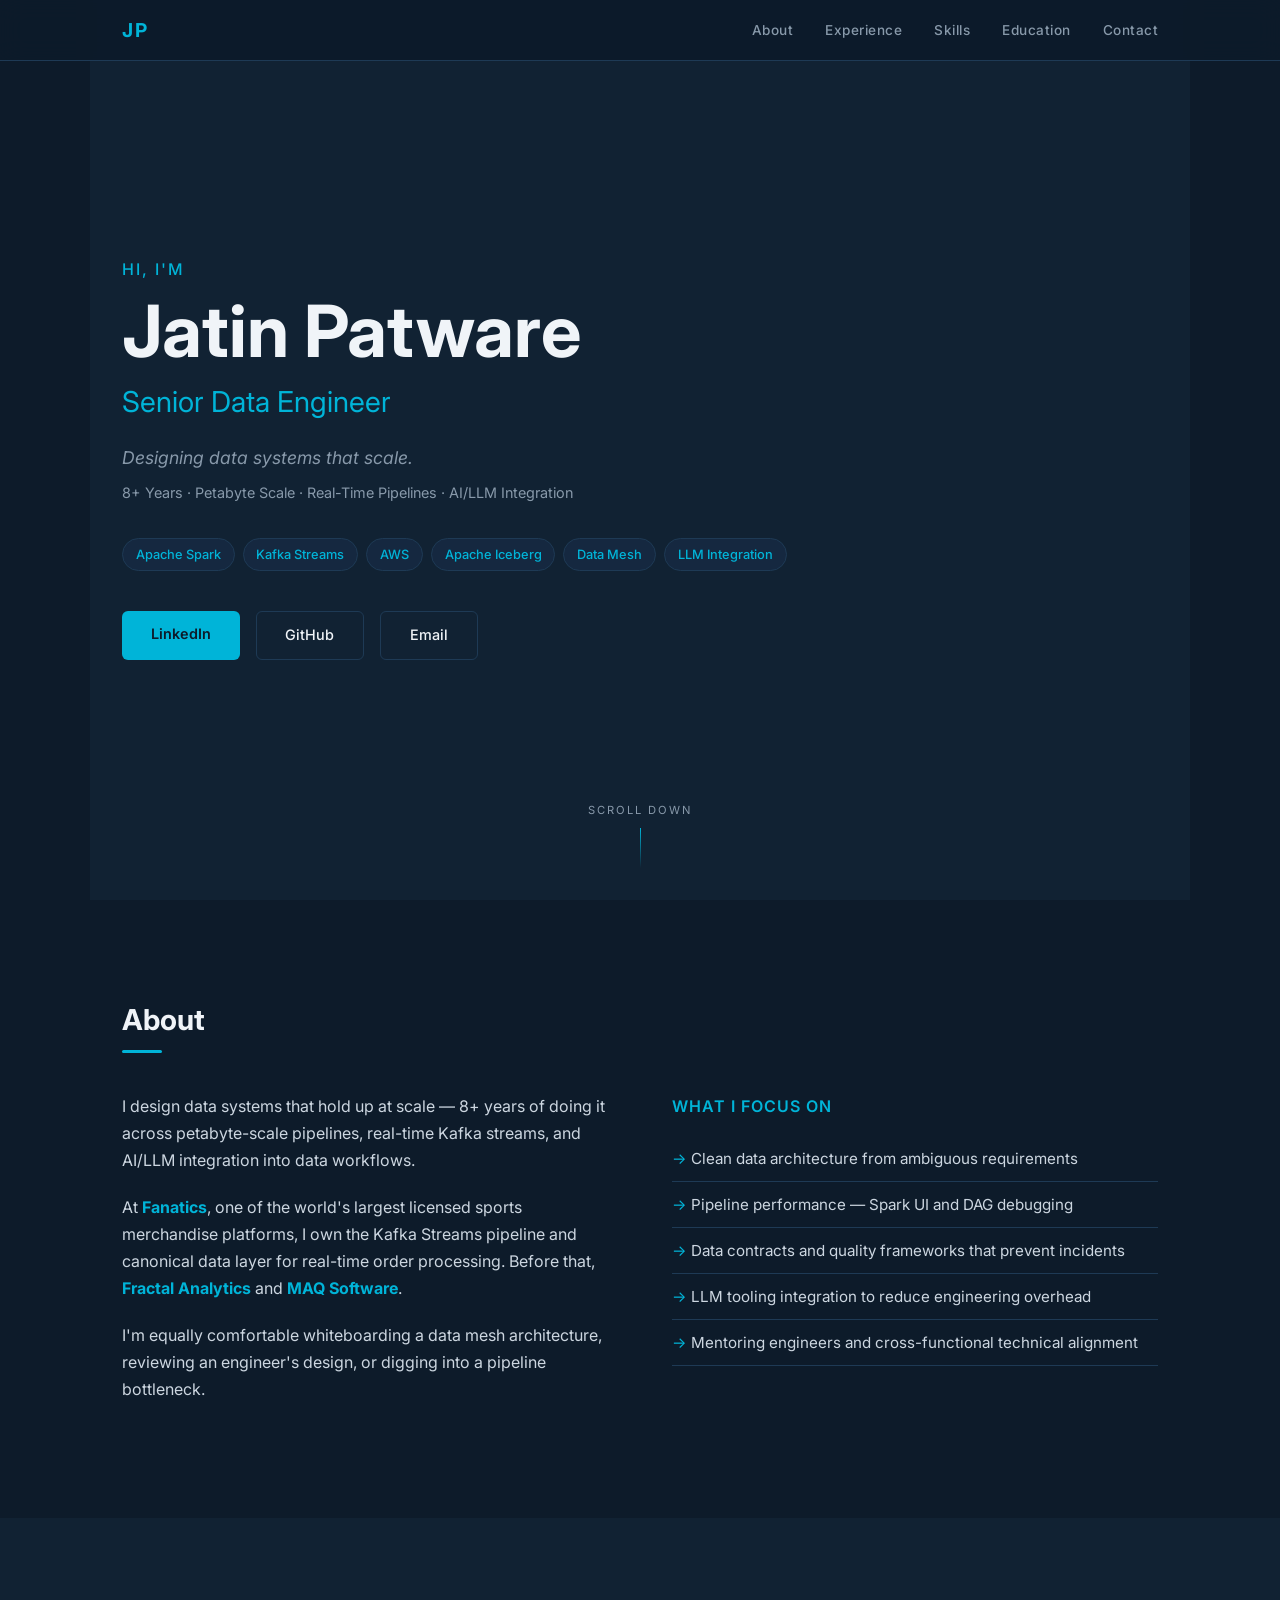
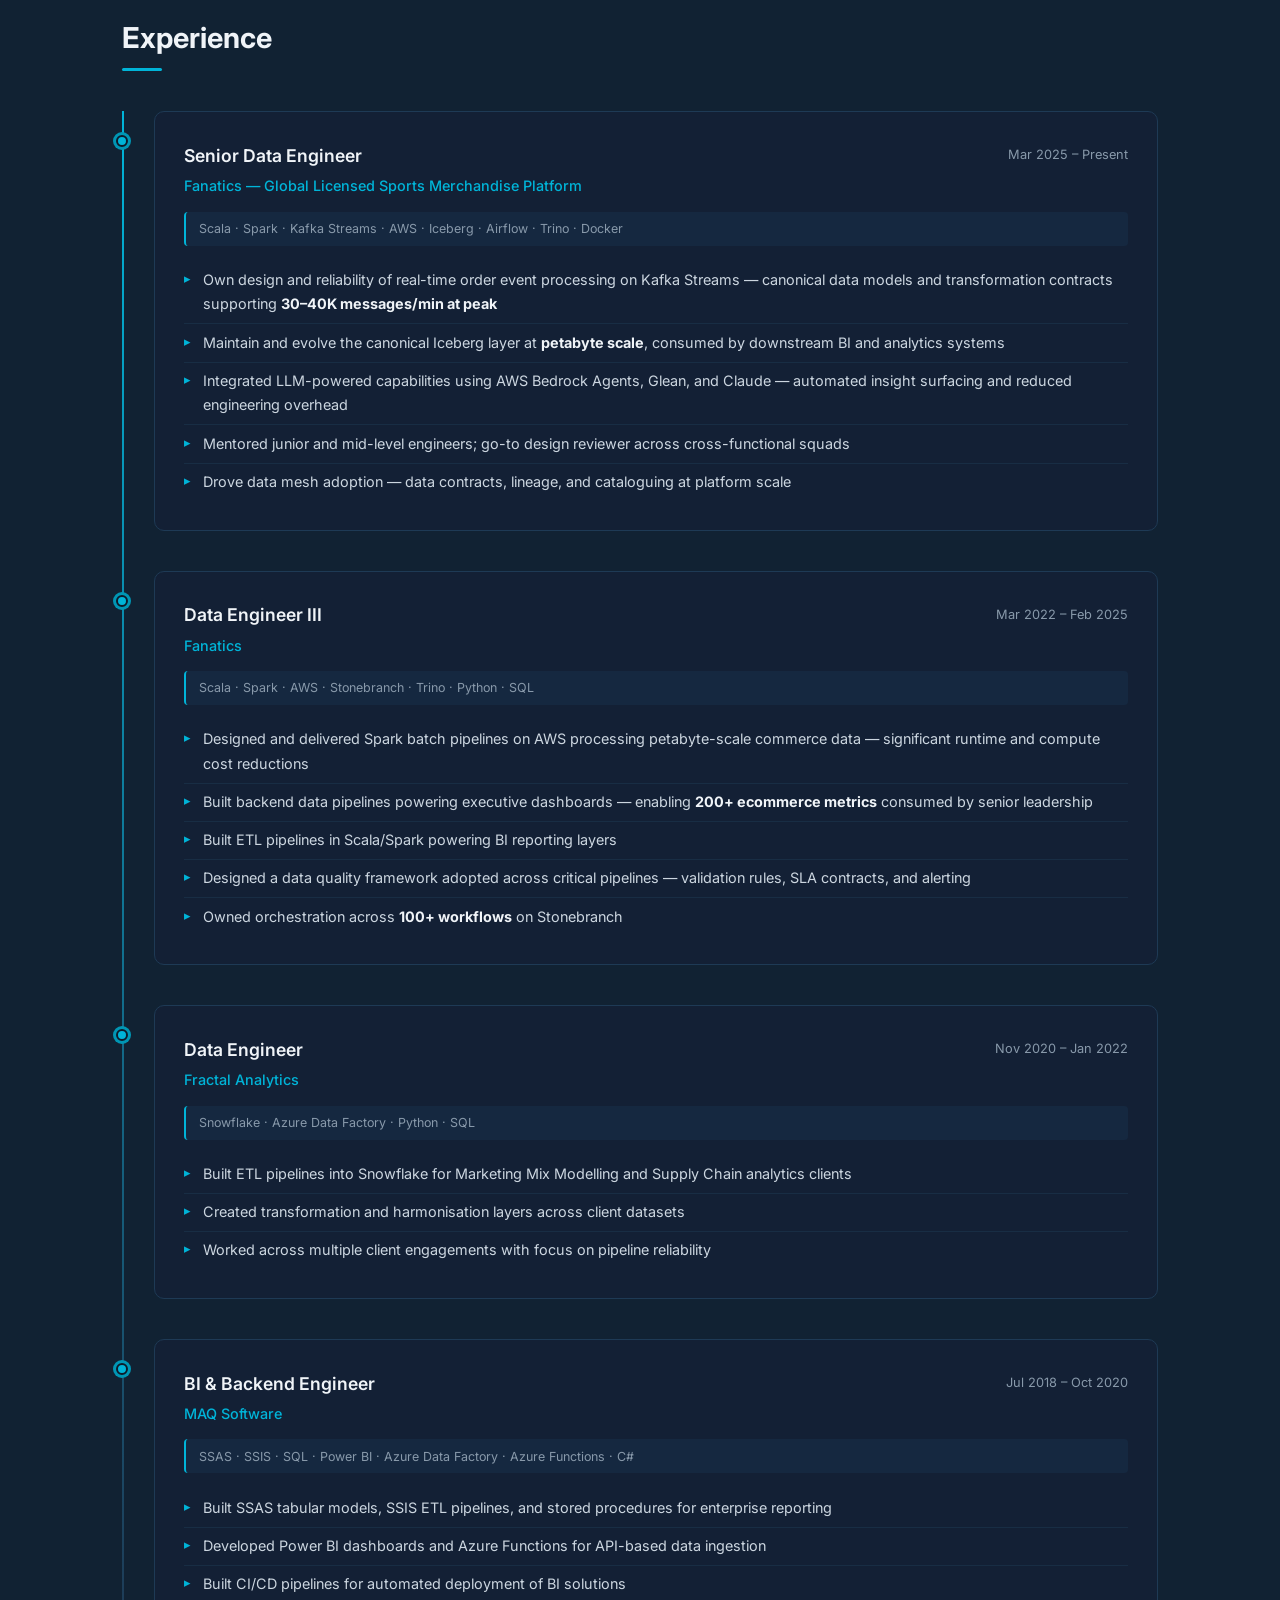
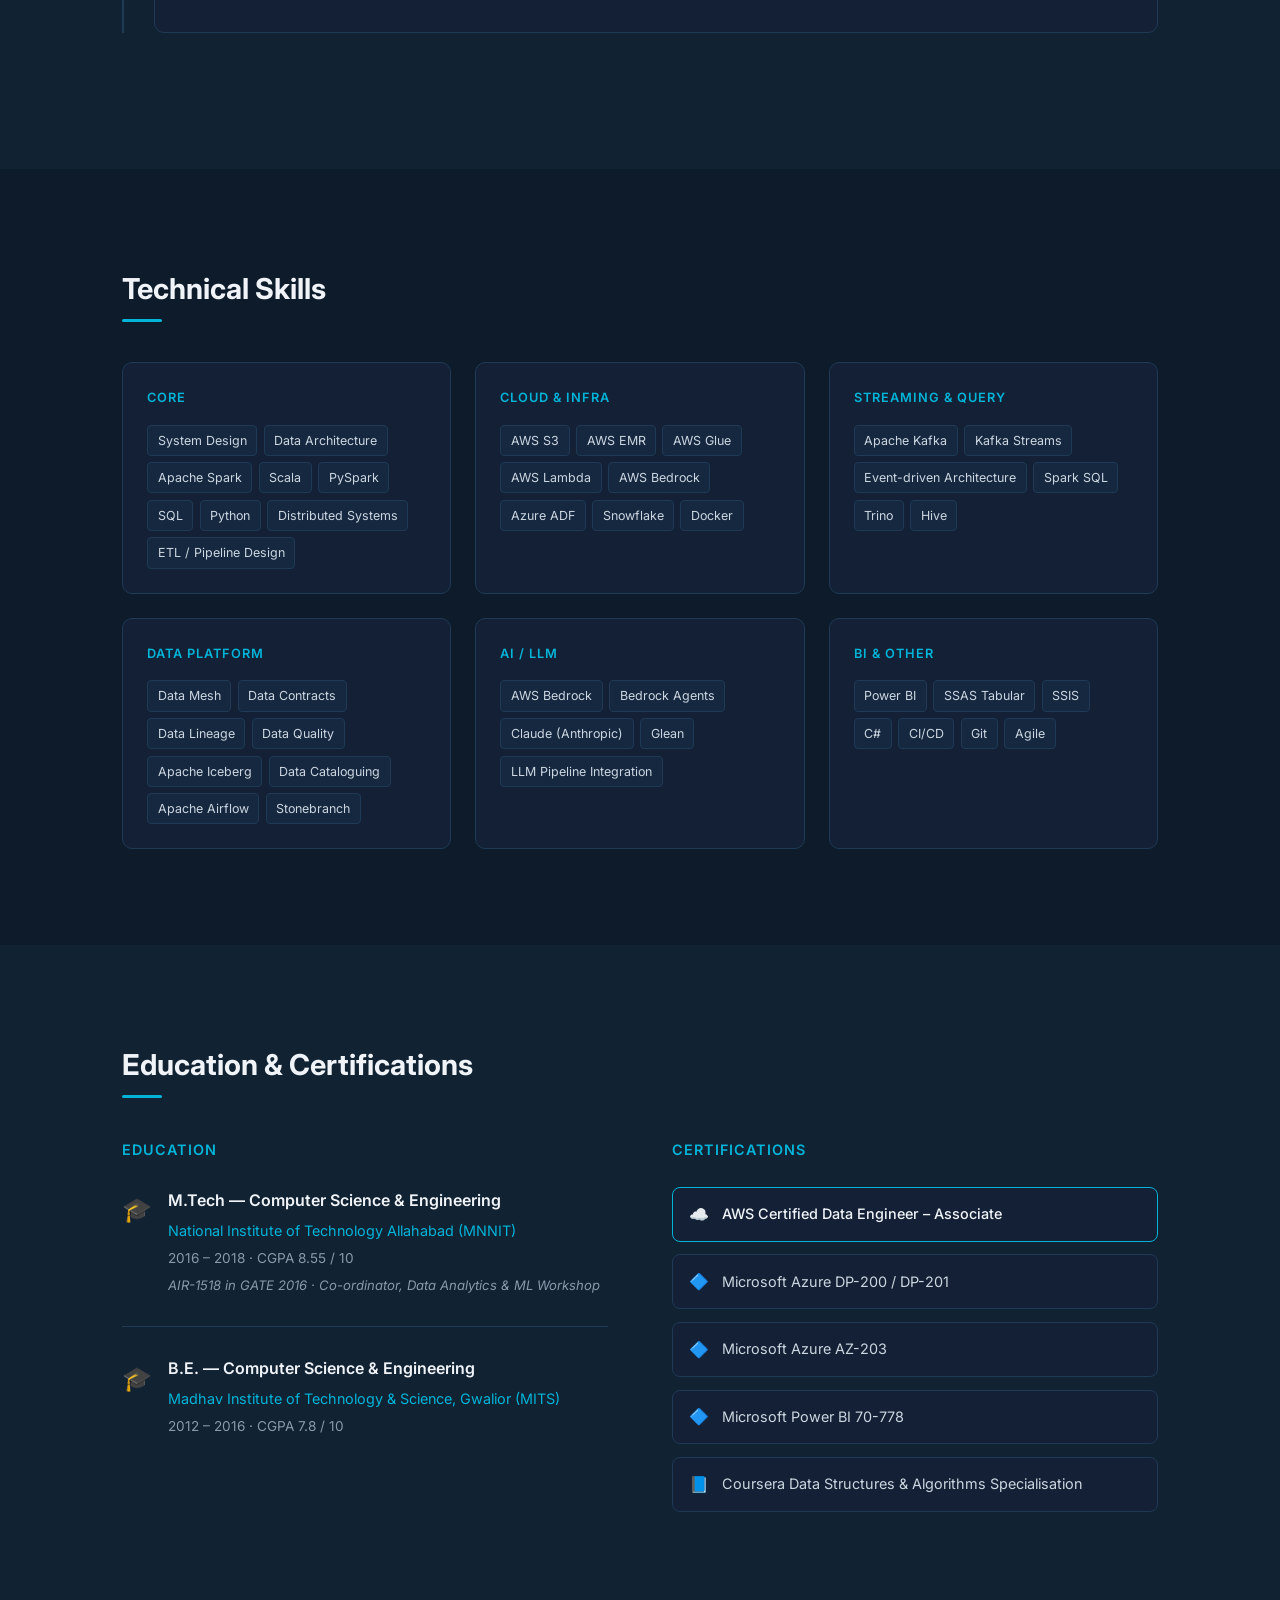
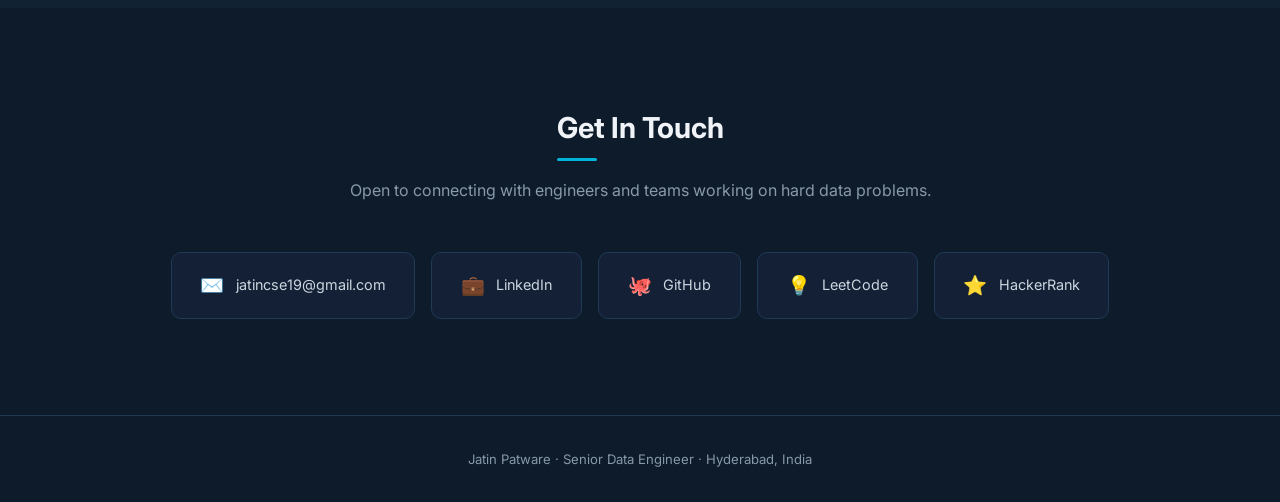
==== index.html @ b9a7d115 "Initial portfolio site for Jatin Patware 🤖 Generated with [Claude Code](https://claude.com/claude-co" ====
<!DOCTYPE html>
<html lang="en">
<head>
  <meta charset="UTF-8" />
  <meta name="viewport" content="width=device-width, initial-scale=1.0" />
  <title>Jatin Patware — Senior Data Engineer</title>
  <link rel="preconnect" href="https://fonts.googleapis.com" />
  <link href="https://fonts.googleapis.com/css2?family=Inter:wght@300;400;500;600;700&display=swap" rel="stylesheet" />
  <link rel="stylesheet" href="css/styles.css" />
</head>
<body>

  <!-- NAV -->
  <nav id="navbar">
    <div class="nav-inner">
      <span class="nav-logo">JP</span>
      <ul class="nav-links">
        <li><a href="#about">About</a></li>
        <li><a href="#experience">Experience</a></li>
        <li><a href="#skills">Skills</a></li>
        <li><a href="#education">Education</a></li>
        <li><a href="#contact">Contact</a></li>
      </ul>
    </div>
  </nav>

  <!-- HERO -->
  <section id="hero">
    <div class="hero-content">
      <p class="hero-greeting">Hi, I'm</p>
      <h1 class="hero-name">Jatin Patware</h1>
      <h2 class="hero-title">Senior Data Engineer</h2>
      <p class="hero-tagline">Designing data systems that scale.</p>
      <p class="hero-sub">8+ Years · Petabyte Scale · Real-Time Pipelines · AI/LLM Integration</p>
      <div class="hero-badges">
        <span class="badge">Apache Spark</span>
        <span class="badge">Kafka Streams</span>
        <span class="badge">AWS</span>
        <span class="badge">Apache Iceberg</span>
        <span class="badge">Data Mesh</span>
        <span class="badge">LLM Integration</span>
      </div>
      <div class="hero-links">
        <a href="https://linkedin.com/in/jatin-patware-b9411183" target="_blank" class="btn-primary">LinkedIn</a>
        <a href="https://github.com/jatincse19" target="_blank" class="btn-secondary">GitHub</a>
        <a href="mailto:jatincse19@gmail.com" class="btn-secondary">Email</a>
      </div>
    </div>
    <div class="hero-scroll">
      <span>scroll down</span>
      <div class="scroll-line"></div>
    </div>
  </section>

  <!-- ABOUT -->
  <section id="about">
    <div class="container">
      <h2 class="section-title">About</h2>
      <div class="about-grid">
        <div class="about-text">
          <p>I design data systems that hold up at scale — 8+ years of doing it across petabyte-scale pipelines, real-time Kafka streams, and AI/LLM integration into data workflows.</p>
          <p>At <strong>Fanatics</strong>, one of the world's largest licensed sports merchandise platforms, I own the Kafka Streams pipeline and canonical data layer for real-time order processing. Before that, <strong>Fractal Analytics</strong> and <strong>MAQ Software</strong>.</p>
          <p>I'm equally comfortable whiteboarding a data mesh architecture, reviewing an engineer's design, or digging into a pipeline bottleneck.</p>
        </div>
        <div class="about-focus">
          <h3>What I focus on</h3>
          <ul class="focus-list">
            <li>Clean data architecture from ambiguous requirements</li>
            <li>Pipeline performance — Spark UI and DAG debugging</li>
            <li>Data contracts and quality frameworks that prevent incidents</li>
            <li>LLM tooling integration to reduce engineering overhead</li>
            <li>Mentoring engineers and cross-functional technical alignment</li>
          </ul>
        </div>
      </div>
    </div>
  </section>

  <!-- EXPERIENCE -->
  <section id="experience">
    <div class="container">
      <h2 class="section-title">Experience</h2>
      <div class="timeline">

        <!-- Fanatics Sr DE -->
        <div class="timeline-item">
          <div class="timeline-dot"></div>
          <div class="timeline-card">
            <div class="card-header">
              <div>
                <h3 class="card-title">Senior Data Engineer</h3>
                <p class="card-company">Fanatics — Global Licensed Sports Merchandise Platform</p>
              </div>
              <span class="card-date">Mar 2025 – Present</span>
            </div>
            <div class="card-stack">Scala · Spark · Kafka Streams · AWS · Iceberg · Airflow · Trino · Docker</div>
            <ul class="card-bullets">
              <li>Own design and reliability of real-time order event processing on Kafka Streams — canonical data models and transformation contracts supporting <strong>30–40K messages/min at peak</strong></li>
              <li>Maintain and evolve the canonical Iceberg layer at <strong>petabyte scale</strong>, consumed by downstream BI and analytics systems</li>
              <li>Integrated LLM-powered capabilities using AWS Bedrock Agents, Glean, and Claude — automated insight surfacing and reduced engineering overhead</li>
              <li>Mentored junior and mid-level engineers; go-to design reviewer across cross-functional squads</li>
              <li>Drove data mesh adoption — data contracts, lineage, and cataloguing at platform scale</li>
            </ul>
          </div>
        </div>

        <!-- Fanatics DE3 -->
        <div class="timeline-item">
          <div class="timeline-dot"></div>
          <div class="timeline-card">
            <div class="card-header">
              <div>
                <h3 class="card-title">Data Engineer III</h3>
                <p class="card-company">Fanatics</p>
              </div>
              <span class="card-date">Mar 2022 – Feb 2025</span>
            </div>
            <div class="card-stack">Scala · Spark · AWS · Stonebranch · Trino · Python · SQL</div>
            <ul class="card-bullets">
              <li>Designed and delivered Spark batch pipelines on AWS processing petabyte-scale commerce data — significant runtime and compute cost reductions</li>
              <li>Built backend data pipelines powering executive dashboards — enabling <strong>200+ ecommerce metrics</strong> consumed by senior leadership</li>
              <li>Built ETL pipelines in Scala/Spark powering BI reporting layers</li>
              <li>Designed a data quality framework adopted across critical pipelines — validation rules, SLA contracts, and alerting</li>
              <li>Owned orchestration across <strong>100+ workflows</strong> on Stonebranch</li>
            </ul>
          </div>
        </div>

        <!-- Fractal -->
        <div class="timeline-item">
          <div class="timeline-dot"></div>
          <div class="timeline-card">
            <div class="card-header">
              <div>
                <h3 class="card-title">Data Engineer</h3>
                <p class="card-company">Fractal Analytics</p>
              </div>
              <span class="card-date">Nov 2020 – Jan 2022</span>
            </div>
            <div class="card-stack">Snowflake · Azure Data Factory · Python · SQL</div>
            <ul class="card-bullets">
              <li>Built ETL pipelines into Snowflake for Marketing Mix Modelling and Supply Chain analytics clients</li>
              <li>Created transformation and harmonisation layers across client datasets</li>
              <li>Worked across multiple client engagements with focus on pipeline reliability</li>
            </ul>
          </div>
        </div>

        <!-- MAQ -->
        <div class="timeline-item">
          <div class="timeline-dot"></div>
          <div class="timeline-card">
            <div class="card-header">
              <div>
                <h3 class="card-title">BI & Backend Engineer</h3>
                <p class="card-company">MAQ Software</p>
              </div>
              <span class="card-date">Jul 2018 – Oct 2020</span>
            </div>
            <div class="card-stack">SSAS · SSIS · SQL · Power BI · Azure Data Factory · Azure Functions · C#</div>
            <ul class="card-bullets">
              <li>Built SSAS tabular models, SSIS ETL pipelines, and stored procedures for enterprise reporting</li>
              <li>Developed Power BI dashboards and Azure Functions for API-based data ingestion</li>
              <li>Built CI/CD pipelines for automated deployment of BI solutions</li>
            </ul>
          </div>
        </div>

      </div>
    </div>
  </section>

  <!-- SKILLS -->
  <section id="skills">
    <div class="container">
      <h2 class="section-title">Technical Skills</h2>
      <div class="skills-grid">
        <div class="skill-group">
          <h3>Core</h3>
          <div class="skill-tags">
            <span>System Design</span><span>Data Architecture</span>
            <span>Apache Spark</span><span>Scala</span>
            <span>PySpark</span><span>SQL</span>
            <span>Python</span><span>Distributed Systems</span>
            <span>ETL / Pipeline Design</span>
          </div>
        </div>
        <div class="skill-group">
          <h3>Cloud & Infra</h3>
          <div class="skill-tags">
            <span>AWS S3</span><span>AWS EMR</span>
            <span>AWS Glue</span><span>AWS Lambda</span>
            <span>AWS Bedrock</span><span>Azure ADF</span>
            <span>Snowflake</span><span>Docker</span>
          </div>
        </div>
        <div class="skill-group">
          <h3>Streaming & Query</h3>
          <div class="skill-tags">
            <span>Apache Kafka</span><span>Kafka Streams</span>
            <span>Event-driven Architecture</span>
            <span>Spark SQL</span><span>Trino</span><span>Hive</span>
          </div>
        </div>
        <div class="skill-group">
          <h3>Data Platform</h3>
          <div class="skill-tags">
            <span>Data Mesh</span><span>Data Contracts</span>
            <span>Data Lineage</span><span>Data Quality</span>
            <span>Apache Iceberg</span><span>Data Cataloguing</span>
            <span>Apache Airflow</span><span>Stonebranch</span>
          </div>
        </div>
        <div class="skill-group">
          <h3>AI / LLM</h3>
          <div class="skill-tags">
            <span>AWS Bedrock</span><span>Bedrock Agents</span>
            <span>Claude (Anthropic)</span><span>Glean</span>
            <span>LLM Pipeline Integration</span>
          </div>
        </div>
        <div class="skill-group">
          <h3>BI & Other</h3>
          <div class="skill-tags">
            <span>Power BI</span><span>SSAS Tabular</span>
            <span>SSIS</span><span>C#</span>
            <span>CI/CD</span><span>Git</span><span>Agile</span>
          </div>
        </div>
      </div>
    </div>
  </section>

  <!-- EDUCATION & CERTS -->
  <section id="education">
    <div class="container">
      <h2 class="section-title">Education & Certifications</h2>
      <div class="edu-cert-grid">
        <div class="edu-block">
          <h3>Education</h3>
          <div class="edu-item">
            <div class="edu-icon">🎓</div>
            <div>
              <h4>M.Tech — Computer Science & Engineering</h4>
              <p class="edu-school">National Institute of Technology Allahabad (MNNIT)</p>
              <p class="edu-meta">2016 – 2018 · CGPA 8.55 / 10</p>
              <p class="edu-note">AIR-1518 in GATE 2016 · Co-ordinator, Data Analytics & ML Workshop</p>
            </div>
          </div>
          <div class="edu-item">
            <div class="edu-icon">🎓</div>
            <div>
              <h4>B.E. — Computer Science & Engineering</h4>
              <p class="edu-school">Madhav Institute of Technology & Science, Gwalior (MITS)</p>
              <p class="edu-meta">2012 – 2016 · CGPA 7.8 / 10</p>
            </div>
          </div>
        </div>
        <div class="cert-block">
          <h3>Certifications</h3>
          <div class="cert-list">
            <div class="cert-item featured">
              <span class="cert-icon">☁️</span>
              <span>AWS Certified Data Engineer – Associate</span>
            </div>
            <div class="cert-item">
              <span class="cert-icon">🔷</span>
              <span>Microsoft Azure DP-200 / DP-201</span>
            </div>
            <div class="cert-item">
              <span class="cert-icon">🔷</span>
              <span>Microsoft Azure AZ-203</span>
            </div>
            <div class="cert-item">
              <span class="cert-icon">🔷</span>
              <span>Microsoft Power BI 70-778</span>
            </div>
            <div class="cert-item">
              <span class="cert-icon">📘</span>
              <span>Coursera Data Structures & Algorithms Specialisation</span>
            </div>
          </div>
        </div>
      </div>
    </div>
  </section>

  <!-- CONTACT -->
  <section id="contact">
    <div class="container">
      <h2 class="section-title">Get In Touch</h2>
      <p class="contact-sub">Open to connecting with engineers and teams working on hard data problems.</p>
      <div class="contact-links">
        <a href="mailto:jatincse19@gmail.com" class="contact-card">
          <span class="contact-icon">✉️</span>
          <span>jatincse19@gmail.com</span>
        </a>
        <a href="https://linkedin.com/in/jatin-patware-b9411183" target="_blank" class="contact-card">
          <span class="contact-icon">💼</span>
          <span>LinkedIn</span>
        </a>
        <a href="https://github.com/jatincse19" target="_blank" class="contact-card">
          <span class="contact-icon">🐙</span>
          <span>GitHub</span>
        </a>
        <a href="https://leetcode.com/u/j1p1" target="_blank" class="contact-card">
          <span class="contact-icon">💡</span>
          <span>LeetCode</span>
        </a>
        <a href="https://hackerrank.com/profile/jatin_mits" target="_blank" class="contact-card">
          <span class="contact-icon">⭐</span>
          <span>HackerRank</span>
        </a>
      </div>
    </div>
  </section>

  <!-- FOOTER -->
  <footer>
    <p>Jatin Patware · Senior Data Engineer · Hyderabad, India</p>
  </footer>

  <script src="js/main.js"></script>
</body>
</html>
---- css/styles.css ----
/* ===== RESET & BASE ===== */
*, *::before, *::after { box-sizing: border-box; margin: 0; padding: 0; }

:root {
  --bg:        #0d1b2a;
  --bg2:       #112233;
  --bg3:       #152840;
  --teal:      #00b4d8;
  --teal-dim:  #0096b4;
  --white:     #f0f4f8;
  --muted:     #8899aa;
  --card-bg:   #132035;
  --border:    #1e3a55;
  --font:      'Inter', sans-serif;
}

html { scroll-behavior: smooth; }

body {
  background: var(--bg);
  color: var(--white);
  font-family: var(--font);
  font-size: 16px;
  line-height: 1.7;
}

a { text-decoration: none; color: inherit; }

/* ===== SCROLLBAR ===== */
::-webkit-scrollbar { width: 6px; }
::-webkit-scrollbar-track { background: var(--bg); }
::-webkit-scrollbar-thumb { background: var(--teal-dim); border-radius: 3px; }

/* ===== NAVBAR ===== */
#navbar {
  position: fixed;
  top: 0; left: 0; right: 0;
  z-index: 100;
  background: rgba(13, 27, 42, 0.92);
  backdrop-filter: blur(12px);
  border-bottom: 1px solid var(--border);
}

.nav-inner {
  max-width: 1100px;
  margin: 0 auto;
  padding: 0 2rem;
  height: 60px;
  display: flex;
  align-items: center;
  justify-content: space-between;
}

.nav-logo {
  font-size: 1.2rem;
  font-weight: 700;
  color: var(--teal);
  letter-spacing: 2px;
}

.nav-links {
  list-style: none;
  display: flex;
  gap: 2rem;
}

.nav-links a {
  font-size: 0.85rem;
  font-weight: 500;
  color: var(--muted);
  letter-spacing: 0.5px;
  transition: color 0.2s;
}

.nav-links a:hover { color: var(--teal); }

/* ===== CONTAINER ===== */
.container {
  max-width: 1100px;
  margin: 0 auto;
  padding: 0 2rem;
}

/* ===== SECTION TITLES ===== */
.section-title {
  font-size: 1.8rem;
  font-weight: 700;
  margin-bottom: 3rem;
  position: relative;
  display: inline-block;
}

.section-title::after {
  content: '';
  position: absolute;
  bottom: -8px;
  left: 0;
  width: 40px;
  height: 3px;
  background: var(--teal);
  border-radius: 2px;
}

/* ===== HERO ===== */
#hero {
  min-height: 100vh;
  display: flex;
  flex-direction: column;
  justify-content: center;
  align-items: flex-start;
  padding: 80px 2rem 4rem;
  max-width: 1100px;
  margin: 0 auto;
  position: relative;
}

.hero-greeting {
  font-size: 1rem;
  color: var(--teal);
  font-weight: 500;
  letter-spacing: 2px;
  text-transform: uppercase;
  margin-bottom: 0.5rem;
}

.hero-name {
  font-size: clamp(2.5rem, 6vw, 4.5rem);
  font-weight: 700;
  line-height: 1.1;
  margin-bottom: 0.5rem;
}

.hero-title {
  font-size: clamp(1.2rem, 3vw, 1.8rem);
  font-weight: 400;
  color: var(--teal);
  margin-bottom: 1rem;
}

.hero-tagline {
  font-size: 1.1rem;
  color: var(--muted);
  font-style: italic;
  margin-bottom: 0.5rem;
}

.hero-sub {
  font-size: 0.9rem;
  color: var(--muted);
  margin-bottom: 2rem;
}

.hero-badges {
  display: flex;
  flex-wrap: wrap;
  gap: 0.5rem;
  margin-bottom: 2.5rem;
}

.badge {
  background: var(--bg3);
  border: 1px solid var(--border);
  color: var(--teal);
  padding: 0.3rem 0.8rem;
  border-radius: 20px;
  font-size: 0.8rem;
  font-weight: 500;
}

.hero-links {
  display: flex;
  gap: 1rem;
  flex-wrap: wrap;
}

.btn-primary {
  background: var(--teal);
  color: var(--bg);
  padding: 0.7rem 1.8rem;
  border-radius: 6px;
  font-weight: 600;
  font-size: 0.9rem;
  transition: background 0.2s, transform 0.2s;
}

.btn-primary:hover {
  background: var(--teal-dim);
  transform: translateY(-2px);
}

.btn-secondary {
  border: 1px solid var(--border);
  color: var(--white);
  padding: 0.7rem 1.8rem;
  border-radius: 6px;
  font-weight: 500;
  font-size: 0.9rem;
  transition: border-color 0.2s, color 0.2s, transform 0.2s;
}

.btn-secondary:hover {
  border-color: var(--teal);
  color: var(--teal);
  transform: translateY(-2px);
}

.hero-scroll {
  position: absolute;
  bottom: 2rem;
  left: 50%;
  transform: translateX(-50%);
  display: flex;
  flex-direction: column;
  align-items: center;
  gap: 0.5rem;
  color: var(--muted);
  font-size: 0.7rem;
  letter-spacing: 2px;
  text-transform: uppercase;
}

.scroll-line {
  width: 1px;
  height: 40px;
  background: linear-gradient(to bottom, var(--teal), transparent);
  animation: scrollPulse 2s infinite;
}

@keyframes scrollPulse {
  0%, 100% { opacity: 0.3; }
  50% { opacity: 1; }
}

/* ===== SECTIONS ===== */
section {
  padding: 6rem 0;
}

section:nth-child(even) {
  background: var(--bg2);
}

/* ===== ABOUT ===== */
.about-grid {
  display: grid;
  grid-template-columns: 1fr 1fr;
  gap: 4rem;
  align-items: start;
}

.about-text p {
  color: #ccd6e0;
  margin-bottom: 1.2rem;
  font-size: 1rem;
}

.about-text strong {
  color: var(--teal);
}

.about-focus h3 {
  font-size: 1rem;
  font-weight: 600;
  color: var(--teal);
  margin-bottom: 1rem;
  text-transform: uppercase;
  letter-spacing: 1px;
}

.focus-list {
  list-style: none;
}

.focus-list li {
  padding: 0.6rem 0;
  padding-left: 1.2rem;
  position: relative;
  color: #ccd6e0;
  font-size: 0.95rem;
  border-bottom: 1px solid var(--border);
}

.focus-list li::before {
  content: '→';
  position: absolute;
  left: 0;
  color: var(--teal);
}

/* ===== TIMELINE ===== */
.timeline {
  position: relative;
  padding-left: 2rem;
}

.timeline::before {
  content: '';
  position: absolute;
  left: 0;
  top: 0;
  bottom: 0;
  width: 2px;
  background: linear-gradient(to bottom, var(--teal), var(--border));
}

.timeline-item {
  position: relative;
  margin-bottom: 2.5rem;
}

.timeline-dot {
  position: absolute;
  left: -2.4rem;
  top: 1.5rem;
  width: 12px;
  height: 12px;
  background: var(--teal);
  border-radius: 50%;
  border: 2px solid var(--bg);
  box-shadow: 0 0 0 3px var(--teal-dim);
}

.timeline-card {
  background: var(--card-bg);
  border: 1px solid var(--border);
  border-radius: 10px;
  padding: 1.8rem;
  transition: border-color 0.2s, transform 0.2s;
}

.timeline-card:hover {
  border-color: var(--teal);
  transform: translateX(4px);
}

.card-header {
  display: flex;
  justify-content: space-between;
  align-items: flex-start;
  margin-bottom: 0.8rem;
  gap: 1rem;
}

.card-title {
  font-size: 1.1rem;
  font-weight: 600;
  margin-bottom: 0.2rem;
}

.card-company {
  color: var(--teal);
  font-size: 0.9rem;
  font-weight: 500;
}

.card-date {
  color: var(--muted);
  font-size: 0.8rem;
  white-space: nowrap;
  margin-top: 0.2rem;
}

.card-stack {
  font-size: 0.78rem;
  color: var(--muted);
  margin-bottom: 1rem;
  padding: 0.4rem 0.8rem;
  background: var(--bg3);
  border-radius: 4px;
  border-left: 2px solid var(--teal);
}

.card-bullets {
  list-style: none;
}

.card-bullets li {
  padding: 0.4rem 0;
  padding-left: 1.2rem;
  position: relative;
  color: #ccd6e0;
  font-size: 0.9rem;
  border-bottom: 1px solid rgba(30,58,85,0.5);
}

.card-bullets li:last-child { border-bottom: none; }

.card-bullets li::before {
  content: '▸';
  position: absolute;
  left: 0;
  color: var(--teal);
  font-size: 0.8rem;
}

.card-bullets strong { color: var(--white); }

/* ===== SKILLS ===== */
.skills-grid {
  display: grid;
  grid-template-columns: repeat(3, 1fr);
  gap: 1.5rem;
}

.skill-group {
  background: var(--card-bg);
  border: 1px solid var(--border);
  border-radius: 10px;
  padding: 1.5rem;
}

.skill-group h3 {
  font-size: 0.8rem;
  font-weight: 600;
  color: var(--teal);
  text-transform: uppercase;
  letter-spacing: 1px;
  margin-bottom: 1rem;
}

.skill-tags {
  display: flex;
  flex-wrap: wrap;
  gap: 0.4rem;
}

.skill-tags span {
  background: var(--bg3);
  border: 1px solid var(--border);
  color: #ccd6e0;
  padding: 0.25rem 0.6rem;
  border-radius: 4px;
  font-size: 0.78rem;
}

/* ===== EDUCATION & CERTS ===== */
.edu-cert-grid {
  display: grid;
  grid-template-columns: 1fr 1fr;
  gap: 4rem;
  align-items: start;
}

.edu-block h3,
.cert-block h3 {
  font-size: 0.9rem;
  font-weight: 600;
  color: var(--teal);
  text-transform: uppercase;
  letter-spacing: 1px;
  margin-bottom: 1.5rem;
}

.edu-item {
  display: flex;
  gap: 1rem;
  margin-bottom: 1.8rem;
  padding-bottom: 1.8rem;
  border-bottom: 1px solid var(--border);
}

.edu-item:last-child { border-bottom: none; }

.edu-icon { font-size: 1.5rem; margin-top: 0.2rem; }

.edu-item h4 {
  font-size: 1rem;
  font-weight: 600;
  margin-bottom: 0.3rem;
}

.edu-school {
  color: var(--teal);
  font-size: 0.9rem;
  margin-bottom: 0.2rem;
}

.edu-meta {
  color: var(--muted);
  font-size: 0.85rem;
  margin-bottom: 0.3rem;
}

.edu-note {
  color: var(--muted);
  font-size: 0.82rem;
  font-style: italic;
}

.cert-list { display: flex; flex-direction: column; gap: 0.8rem; }

.cert-item {
  display: flex;
  align-items: center;
  gap: 0.8rem;
  padding: 0.8rem 1rem;
  background: var(--card-bg);
  border: 1px solid var(--border);
  border-radius: 8px;
  font-size: 0.9rem;
  color: #ccd6e0;
}

.cert-item.featured {
  border-color: var(--teal);
  color: var(--white);
  font-weight: 500;
}

.cert-icon { font-size: 1rem; }

/* ===== CONTACT ===== */
#contact {
  text-align: center;
}

.contact-sub {
  color: var(--muted);
  font-size: 1rem;
  margin-bottom: 3rem;
  margin-top: -1.5rem;
}

.contact-links {
  display: flex;
  flex-wrap: wrap;
  justify-content: center;
  gap: 1rem;
}

.contact-card {
  display: flex;
  align-items: center;
  gap: 0.7rem;
  padding: 1rem 1.8rem;
  background: var(--card-bg);
  border: 1px solid var(--border);
  border-radius: 10px;
  font-size: 0.9rem;
  color: #ccd6e0;
  transition: border-color 0.2s, transform 0.2s, color 0.2s;
}

.contact-card:hover {
  border-color: var(--teal);
  color: var(--teal);
  transform: translateY(-3px);
}

.contact-icon { font-size: 1.2rem; }

/* ===== FOOTER ===== */
footer {
  text-align: center;
  padding: 2rem;
  color: var(--muted);
  font-size: 0.82rem;
  border-top: 1px solid var(--border);
}

/* ===== RESPONSIVE ===== */
@media (max-width: 768px) {
  .about-grid,
  .edu-cert-grid { grid-template-columns: 1fr; gap: 2rem; }

  .skills-grid { grid-template-columns: 1fr 1fr; }

  .card-header { flex-direction: column; }

  .nav-links { display: none; }

  #hero { padding: 100px 1.5rem 4rem; }

  .container { padding: 0 1.5rem; }
}

@media (max-width: 480px) {
  .skills-grid { grid-template-columns: 1fr; }
}
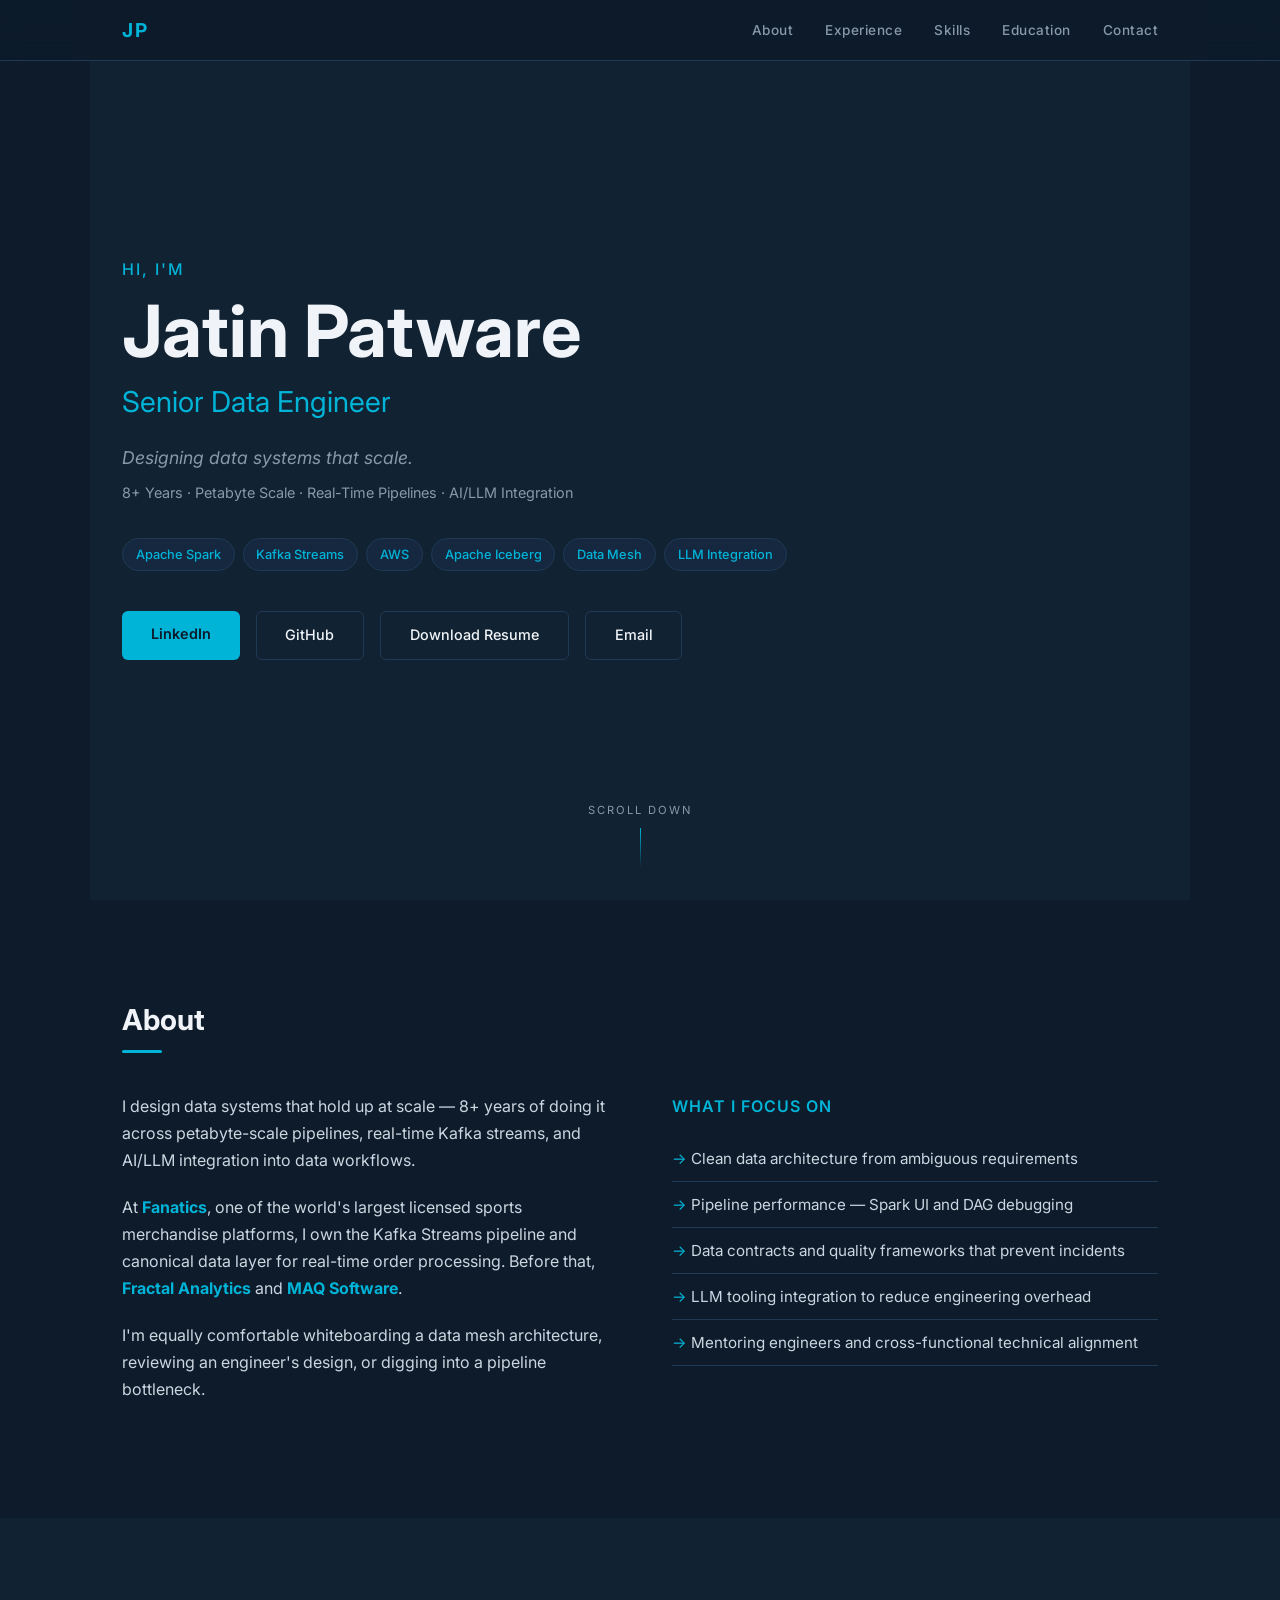
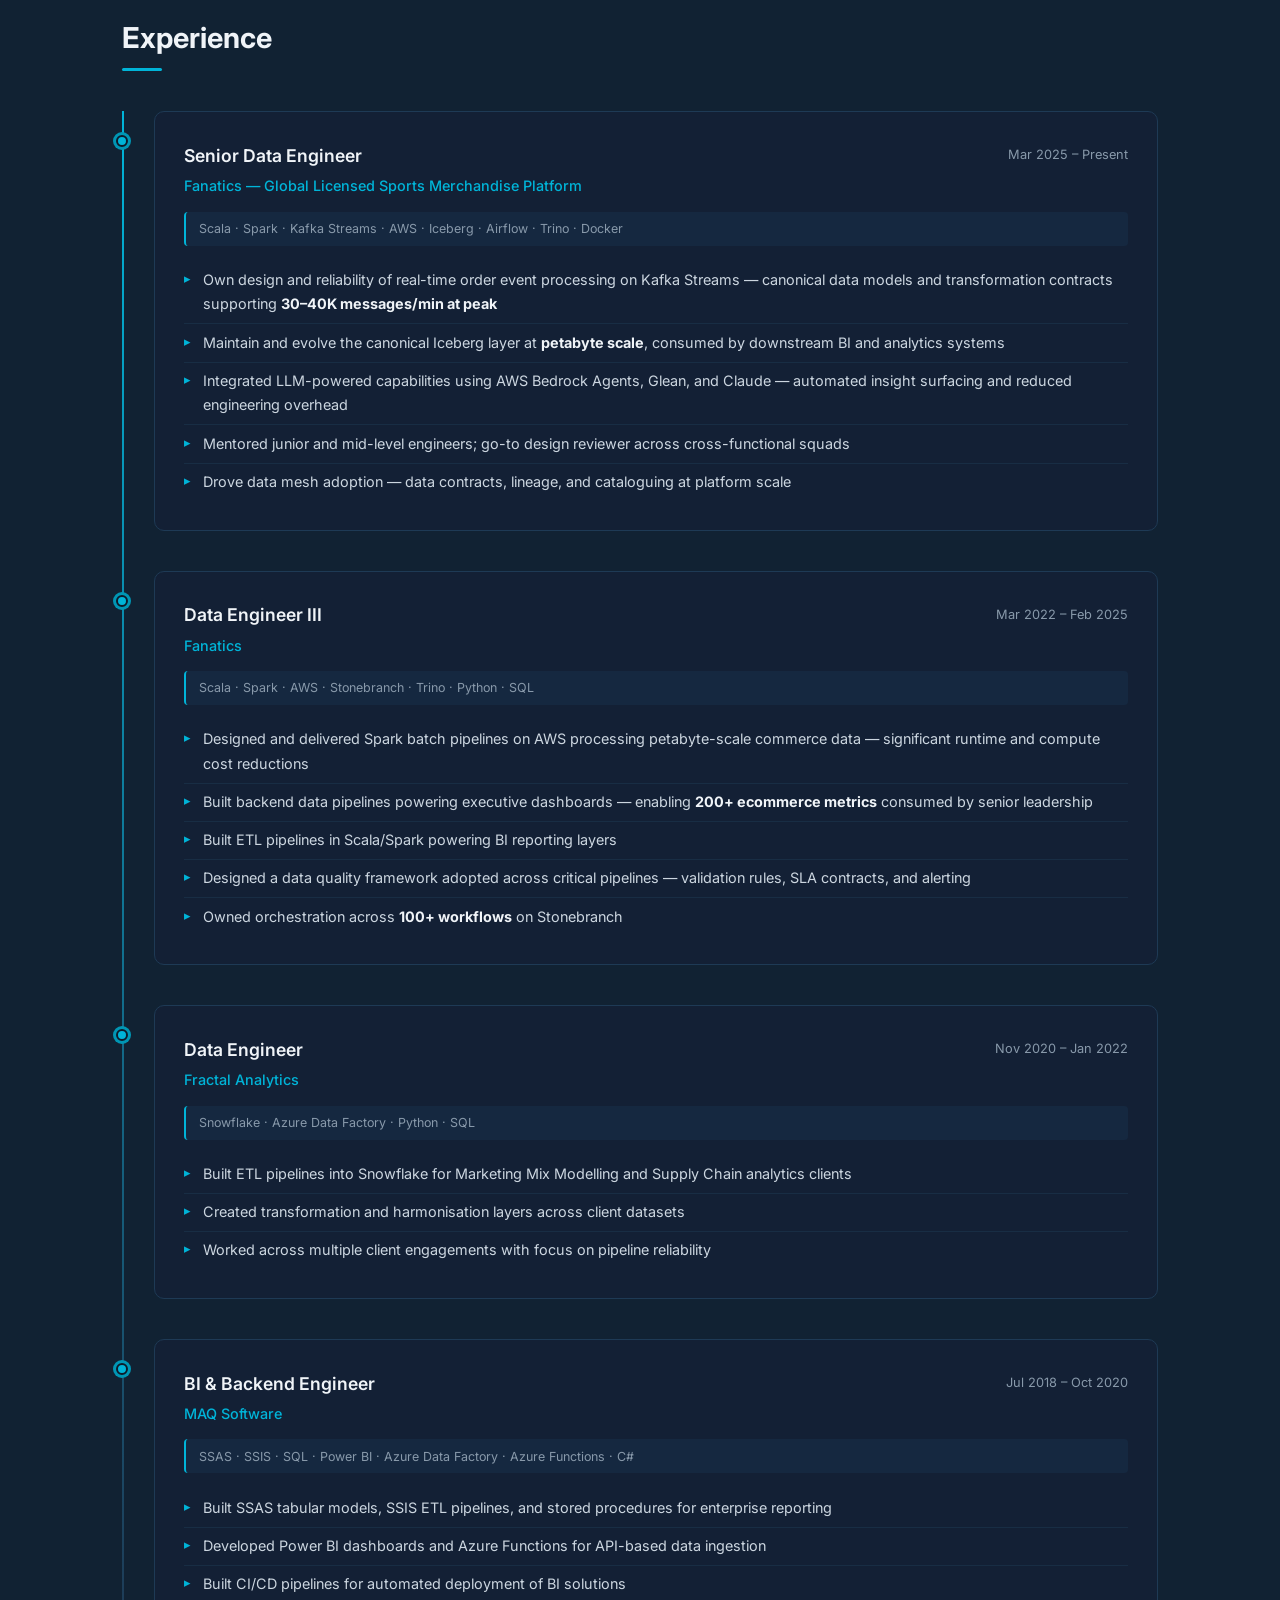
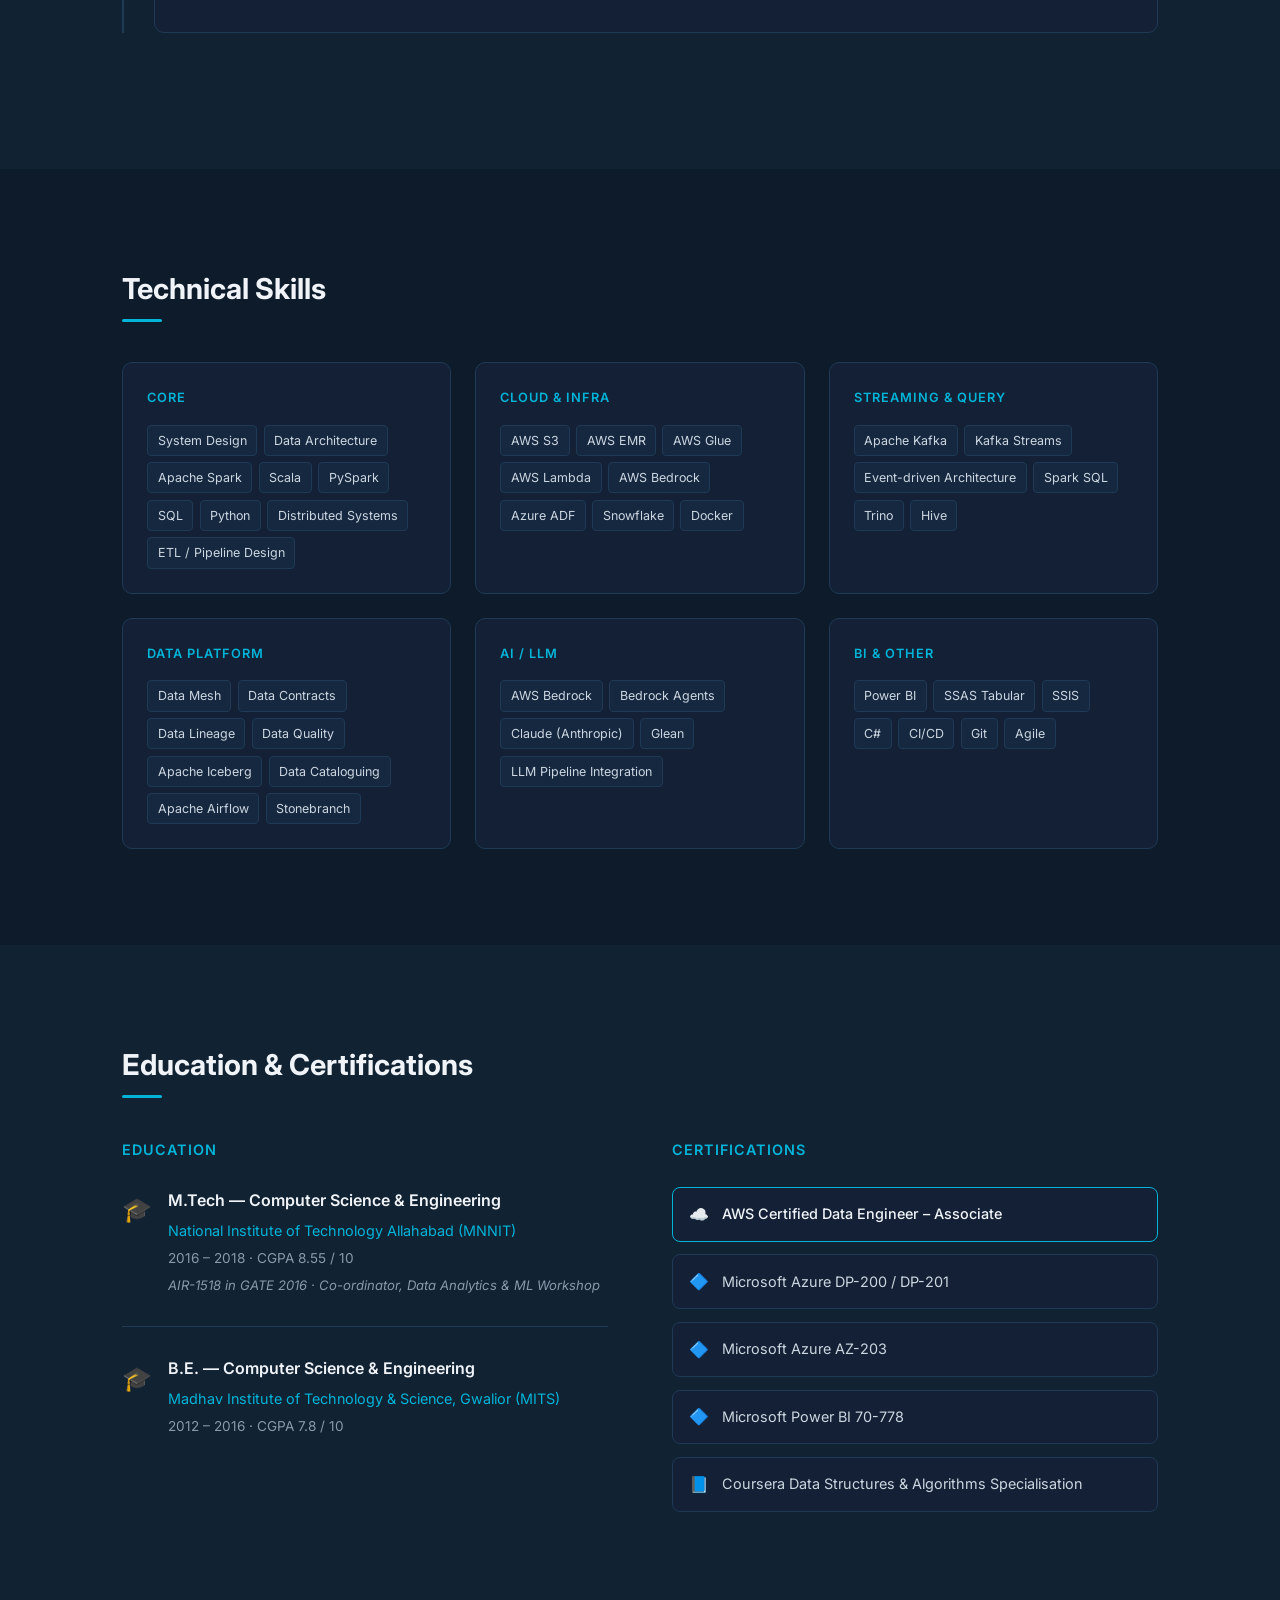
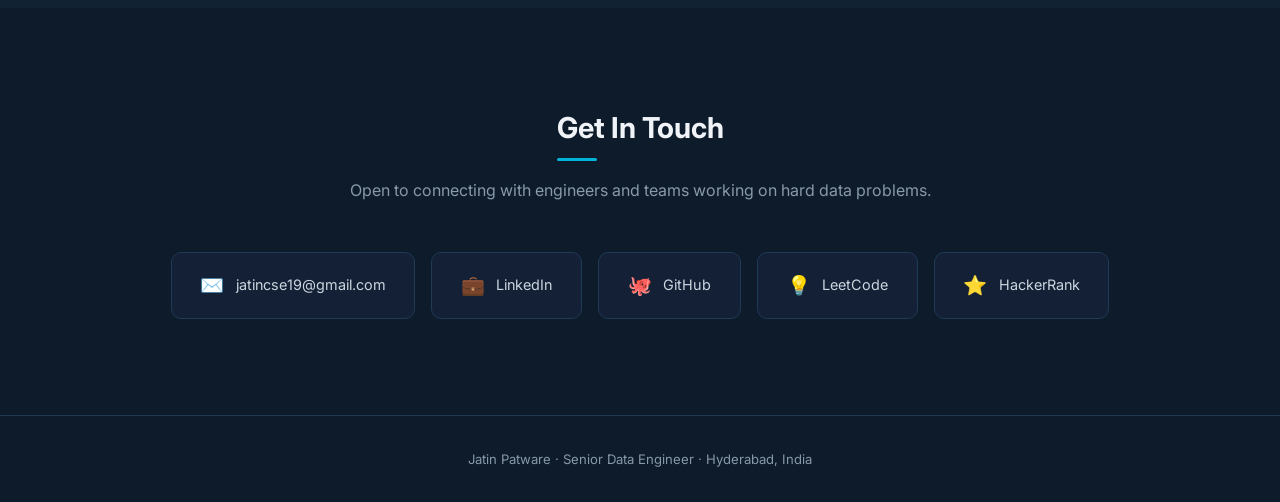
==== commit 726d6fb7: "Add resume markdown + PDF, update GitHub links 🤖 Generated with [Claude Code](https://claude.com/cla" ====
--- a/index.html
+++ b/index.html
@@ -42,7 +42,8 @@
       </div>
       <div class="hero-links">
         <a href="https://linkedin.com/in/jatin-patware-b9411183" target="_blank" class="btn-primary">LinkedIn</a>
-        <a href="https://github.com/jatincse19" target="_blank" class="btn-secondary">GitHub</a>
+        <a href="https://github.com/jatinpatware" target="_blank" class="btn-secondary">GitHub</a>
+        <a href="resume/Jatin_Patware_Senior_Data_Engineer.pdf" target="_blank" class="btn-secondary">Download Resume</a>
         <a href="mailto:jatincse19@gmail.com" class="btn-secondary">Email</a>
       </div>
     </div>
@@ -299,7 +300,7 @@
           <span class="contact-icon">💼</span>
           <span>LinkedIn</span>
         </a>
-        <a href="https://github.com/jatincse19" target="_blank" class="contact-card">
+        <a href="https://github.com/jatinpatware" target="_blank" class="contact-card">
           <span class="contact-icon">🐙</span>
           <span>GitHub</span>
         </a>
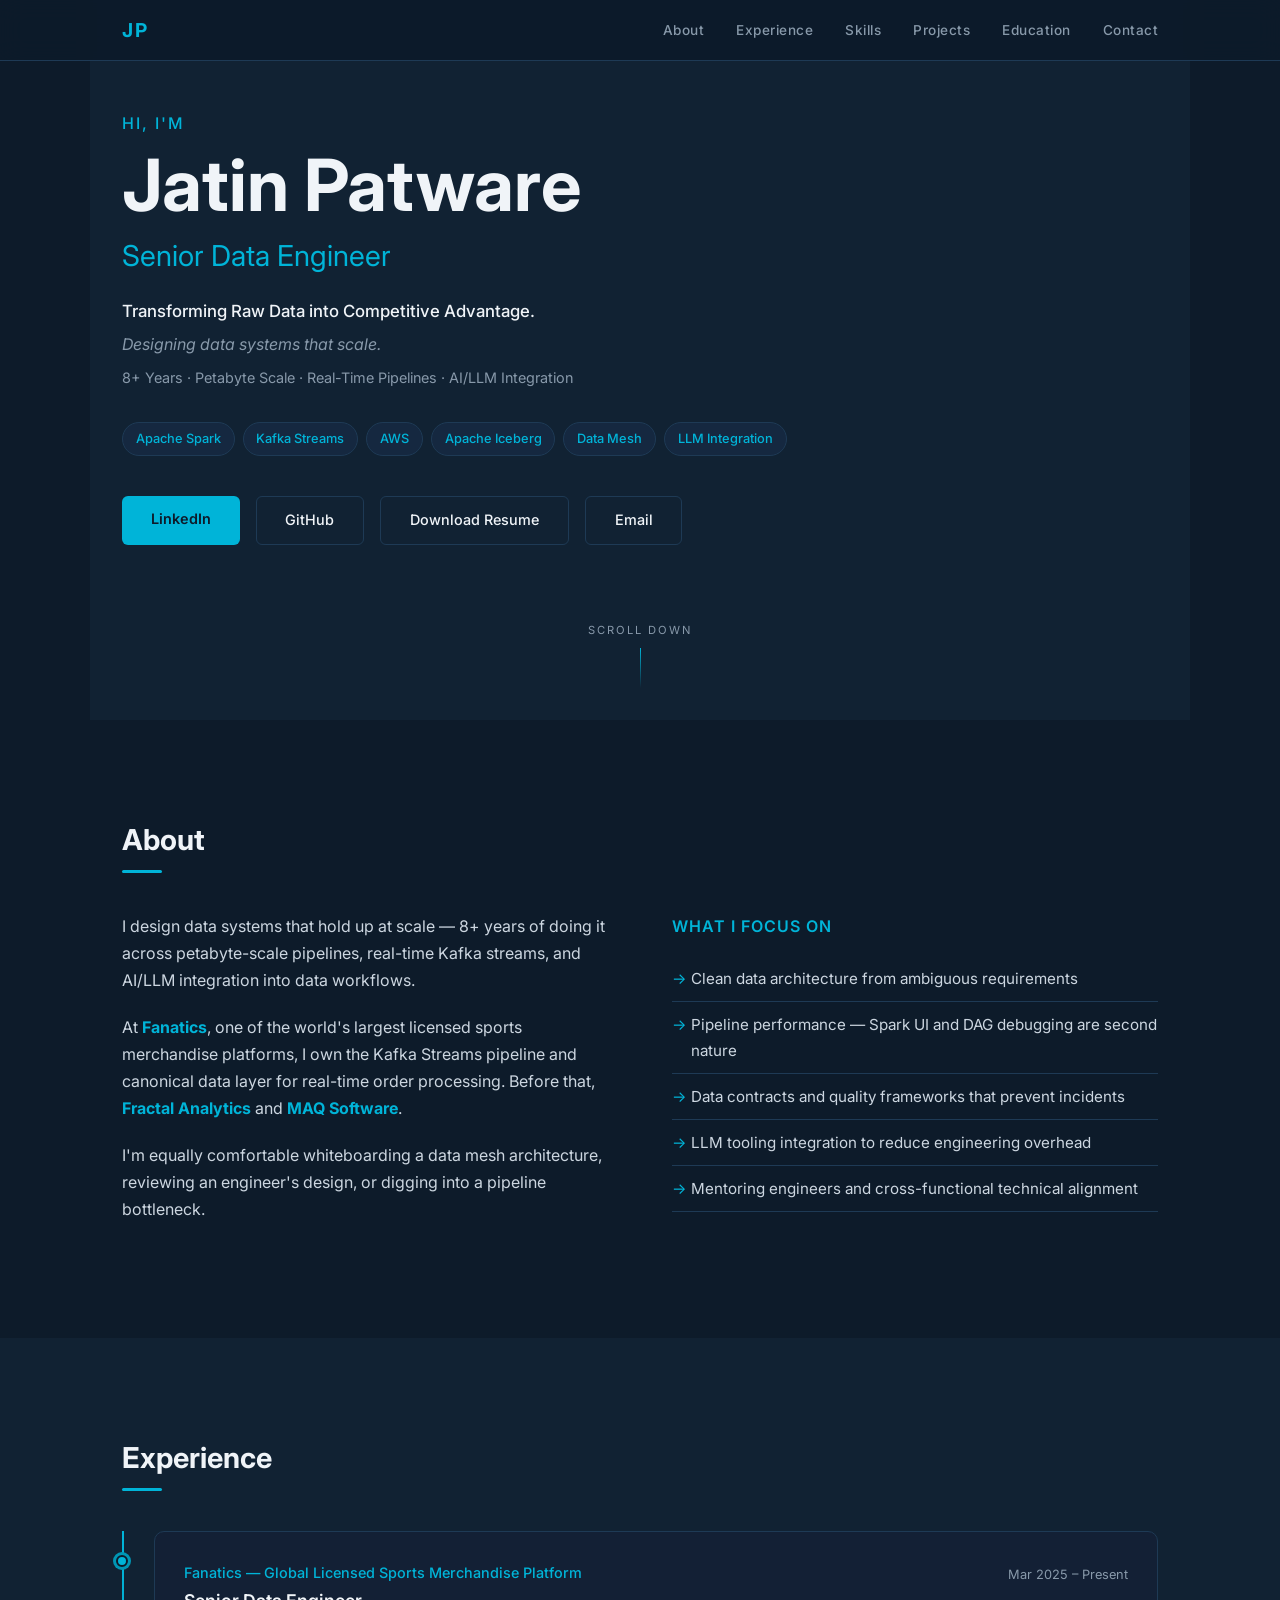
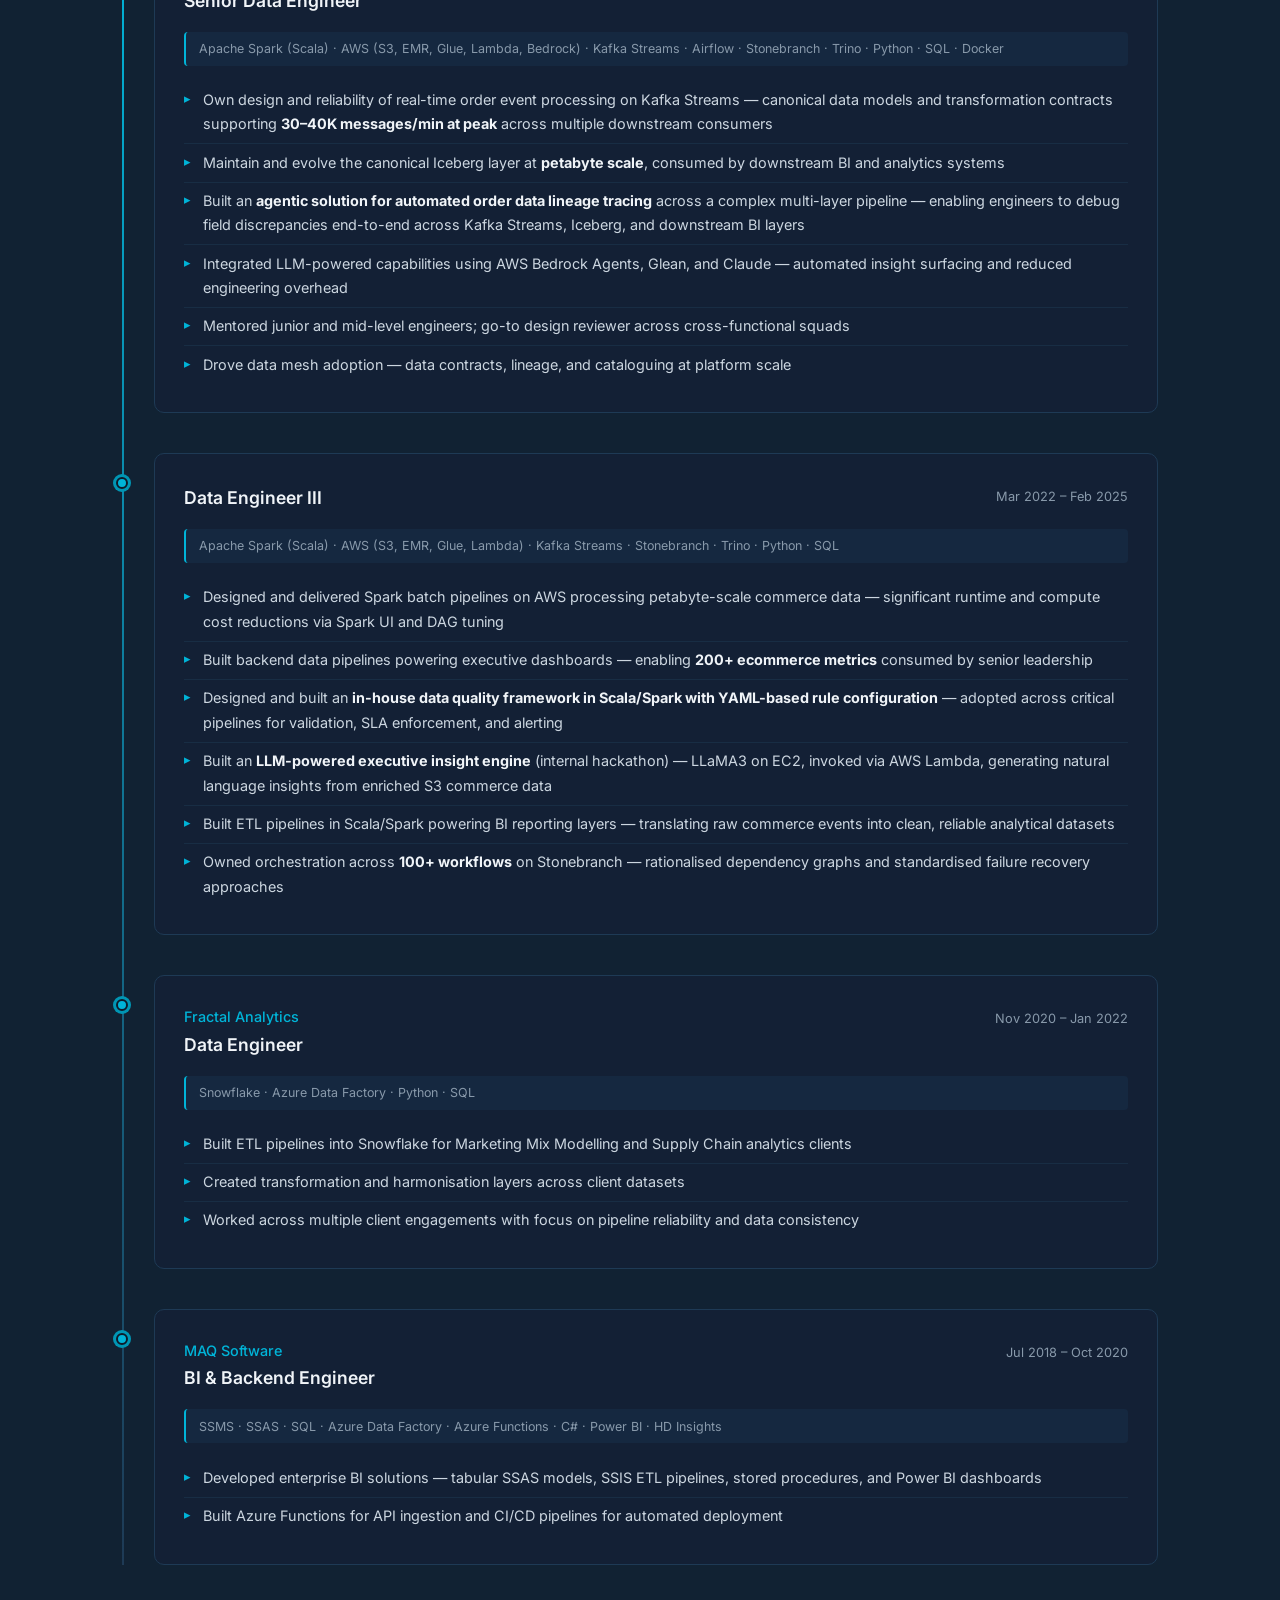
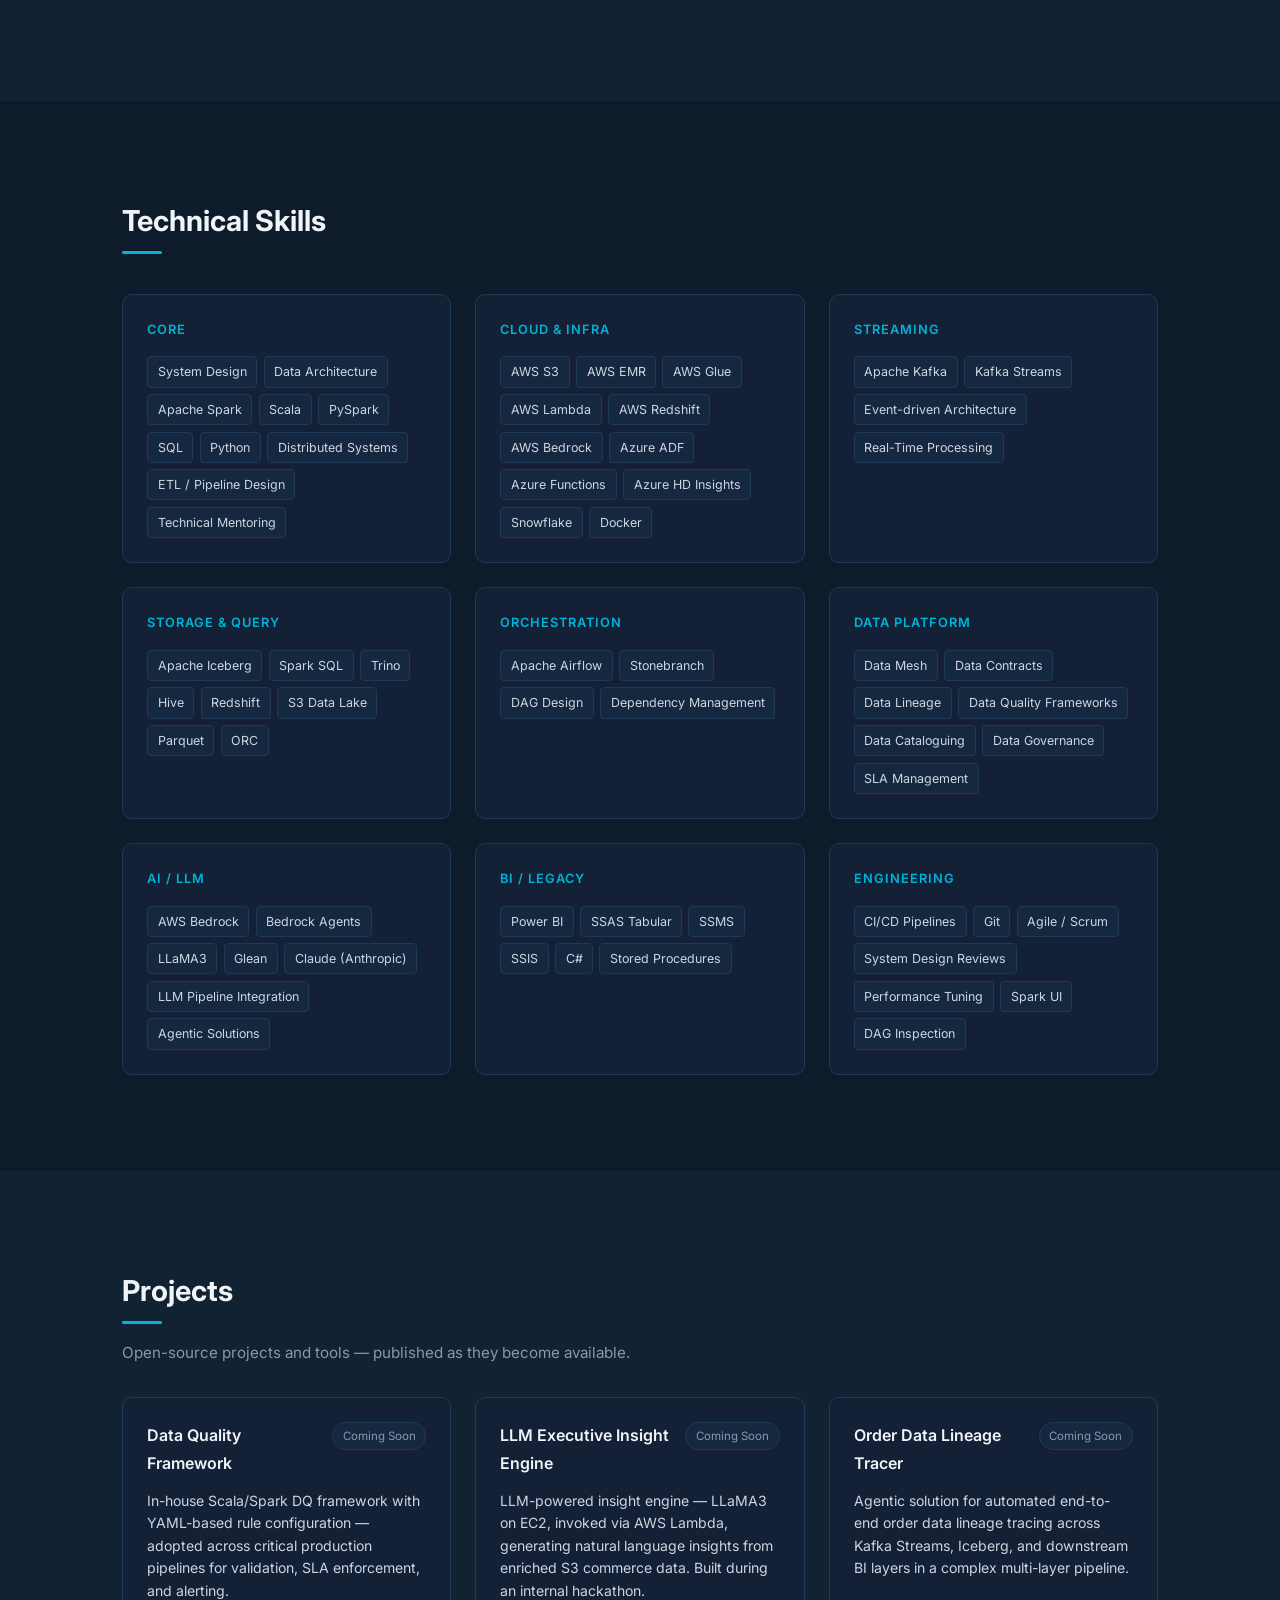
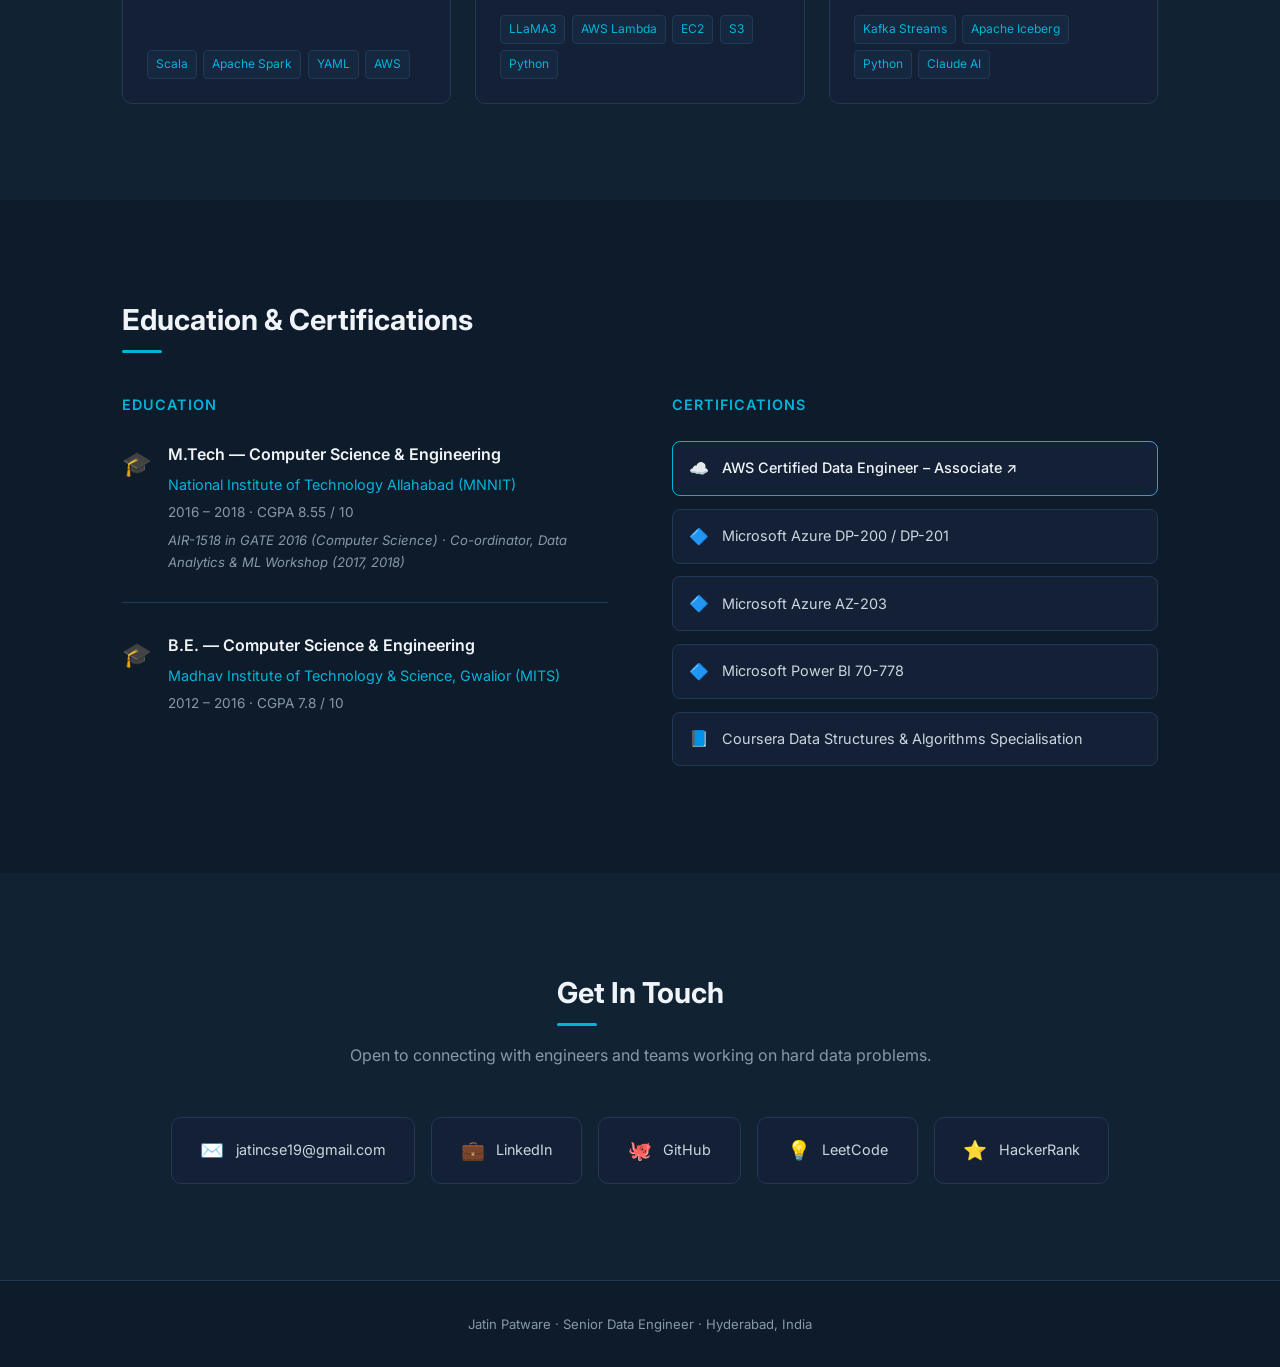
==== commit 07316dbe: "Refactor portfolio to single source of truth via data.js - Add data.js as the single source of truth" ====
--- a/index.html
+++ b/index.html
@@ -10,7 +10,6 @@
 </head>
 <body>
 
-  <!-- NAV -->
   <nav id="navbar">
     <div class="nav-inner">
       <span class="nav-logo">JP</span>
@@ -18,34 +17,23 @@
         <li><a href="#about">About</a></li>
         <li><a href="#experience">Experience</a></li>
         <li><a href="#skills">Skills</a></li>
+        <li><a href="#projects">Projects</a></li>
         <li><a href="#education">Education</a></li>
         <li><a href="#contact">Contact</a></li>
       </ul>
     </div>
   </nav>
 
-  <!-- HERO -->
   <section id="hero">
     <div class="hero-content">
       <p class="hero-greeting">Hi, I'm</p>
-      <h1 class="hero-name">Jatin Patware</h1>
-      <h2 class="hero-title">Senior Data Engineer</h2>
-      <p class="hero-tagline">Designing data systems that scale.</p>
-      <p class="hero-sub">8+ Years · Petabyte Scale · Real-Time Pipelines · AI/LLM Integration</p>
-      <div class="hero-badges">
-        <span class="badge">Apache Spark</span>
-        <span class="badge">Kafka Streams</span>
-        <span class="badge">AWS</span>
-        <span class="badge">Apache Iceberg</span>
-        <span class="badge">Data Mesh</span>
-        <span class="badge">LLM Integration</span>
-      </div>
-      <div class="hero-links">
-        <a href="https://linkedin.com/in/jatin-patware-b9411183" target="_blank" class="btn-primary">LinkedIn</a>
-        <a href="https://github.com/jatinpatware" target="_blank" class="btn-secondary">GitHub</a>
-        <a href="resume/Jatin_Patware_Senior_Data_Engineer.pdf" target="_blank" class="btn-secondary">Download Resume</a>
-        <a href="mailto:jatincse19@gmail.com" class="btn-secondary">Email</a>
-      </div>
+      <h1 class="hero-name" id="hero-name"></h1>
+      <h2 class="hero-title" id="hero-title"></h2>
+      <p class="hero-tagline1" id="hero-tagline1"></p>
+      <p class="hero-tagline2" id="hero-tagline2"></p>
+      <p class="hero-sub" id="hero-sub"></p>
+      <div class="hero-badges" id="hero-badges"></div>
+      <div class="hero-links" id="hero-links"></div>
     </div>
     <div class="hero-scroll">
       <span>scroll down</span>
@@ -53,274 +41,70 @@
     </div>
   </section>
 
-  <!-- ABOUT -->
   <section id="about">
     <div class="container">
       <h2 class="section-title">About</h2>
       <div class="about-grid">
-        <div class="about-text">
-          <p>I design data systems that hold up at scale — 8+ years of doing it across petabyte-scale pipelines, real-time Kafka streams, and AI/LLM integration into data workflows.</p>
-          <p>At <strong>Fanatics</strong>, one of the world's largest licensed sports merchandise platforms, I own the Kafka Streams pipeline and canonical data layer for real-time order processing. Before that, <strong>Fractal Analytics</strong> and <strong>MAQ Software</strong>.</p>
-          <p>I'm equally comfortable whiteboarding a data mesh architecture, reviewing an engineer's design, or digging into a pipeline bottleneck.</p>
-        </div>
+        <div class="about-text" id="about-text"></div>
         <div class="about-focus">
           <h3>What I focus on</h3>
-          <ul class="focus-list">
-            <li>Clean data architecture from ambiguous requirements</li>
-            <li>Pipeline performance — Spark UI and DAG debugging</li>
-            <li>Data contracts and quality frameworks that prevent incidents</li>
-            <li>LLM tooling integration to reduce engineering overhead</li>
-            <li>Mentoring engineers and cross-functional technical alignment</li>
-          </ul>
+          <ul class="focus-list" id="focus-list"></ul>
         </div>
       </div>
     </div>
   </section>
 
-  <!-- EXPERIENCE -->
   <section id="experience">
     <div class="container">
       <h2 class="section-title">Experience</h2>
-      <div class="timeline">
-
-        <!-- Fanatics Sr DE -->
-        <div class="timeline-item">
-          <div class="timeline-dot"></div>
-          <div class="timeline-card">
-            <div class="card-header">
-              <div>
-                <h3 class="card-title">Senior Data Engineer</h3>
-                <p class="card-company">Fanatics — Global Licensed Sports Merchandise Platform</p>
-              </div>
-              <span class="card-date">Mar 2025 – Present</span>
-            </div>
-            <div class="card-stack">Scala · Spark · Kafka Streams · AWS · Iceberg · Airflow · Trino · Docker</div>
-            <ul class="card-bullets">
-              <li>Own design and reliability of real-time order event processing on Kafka Streams — canonical data models and transformation contracts supporting <strong>30–40K messages/min at peak</strong></li>
-              <li>Maintain and evolve the canonical Iceberg layer at <strong>petabyte scale</strong>, consumed by downstream BI and analytics systems</li>
-              <li>Integrated LLM-powered capabilities using AWS Bedrock Agents, Glean, and Claude — automated insight surfacing and reduced engineering overhead</li>
-              <li>Mentored junior and mid-level engineers; go-to design reviewer across cross-functional squads</li>
-              <li>Drove data mesh adoption — data contracts, lineage, and cataloguing at platform scale</li>
-            </ul>
-          </div>
-        </div>
-
-        <!-- Fanatics DE3 -->
-        <div class="timeline-item">
-          <div class="timeline-dot"></div>
-          <div class="timeline-card">
-            <div class="card-header">
-              <div>
-                <h3 class="card-title">Data Engineer III</h3>
-                <p class="card-company">Fanatics</p>
-              </div>
-              <span class="card-date">Mar 2022 – Feb 2025</span>
-            </div>
-            <div class="card-stack">Scala · Spark · AWS · Stonebranch · Trino · Python · SQL</div>
-            <ul class="card-bullets">
-              <li>Designed and delivered Spark batch pipelines on AWS processing petabyte-scale commerce data — significant runtime and compute cost reductions</li>
-              <li>Built backend data pipelines powering executive dashboards — enabling <strong>200+ ecommerce metrics</strong> consumed by senior leadership</li>
-              <li>Built ETL pipelines in Scala/Spark powering BI reporting layers</li>
-              <li>Designed a data quality framework adopted across critical pipelines — validation rules, SLA contracts, and alerting</li>
-              <li>Owned orchestration across <strong>100+ workflows</strong> on Stonebranch</li>
-            </ul>
-          </div>
-        </div>
-
-        <!-- Fractal -->
-        <div class="timeline-item">
-          <div class="timeline-dot"></div>
-          <div class="timeline-card">
-            <div class="card-header">
-              <div>
-                <h3 class="card-title">Data Engineer</h3>
-                <p class="card-company">Fractal Analytics</p>
-              </div>
-              <span class="card-date">Nov 2020 – Jan 2022</span>
-            </div>
-            <div class="card-stack">Snowflake · Azure Data Factory · Python · SQL</div>
-            <ul class="card-bullets">
-              <li>Built ETL pipelines into Snowflake for Marketing Mix Modelling and Supply Chain analytics clients</li>
-              <li>Created transformation and harmonisation layers across client datasets</li>
-              <li>Worked across multiple client engagements with focus on pipeline reliability</li>
-            </ul>
-          </div>
-        </div>
-
-        <!-- MAQ -->
-        <div class="timeline-item">
-          <div class="timeline-dot"></div>
-          <div class="timeline-card">
-            <div class="card-header">
-              <div>
-                <h3 class="card-title">BI & Backend Engineer</h3>
-                <p class="card-company">MAQ Software</p>
-              </div>
-              <span class="card-date">Jul 2018 – Oct 2020</span>
-            </div>
-            <div class="card-stack">SSAS · SSIS · SQL · Power BI · Azure Data Factory · Azure Functions · C#</div>
-            <ul class="card-bullets">
-              <li>Built SSAS tabular models, SSIS ETL pipelines, and stored procedures for enterprise reporting</li>
-              <li>Developed Power BI dashboards and Azure Functions for API-based data ingestion</li>
-              <li>Built CI/CD pipelines for automated deployment of BI solutions</li>
-            </ul>
-          </div>
-        </div>
-
-      </div>
+      <div class="timeline" id="timeline"></div>
     </div>
   </section>
 
-  <!-- SKILLS -->
   <section id="skills">
     <div class="container">
       <h2 class="section-title">Technical Skills</h2>
-      <div class="skills-grid">
-        <div class="skill-group">
-          <h3>Core</h3>
-          <div class="skill-tags">
-            <span>System Design</span><span>Data Architecture</span>
-            <span>Apache Spark</span><span>Scala</span>
-            <span>PySpark</span><span>SQL</span>
-            <span>Python</span><span>Distributed Systems</span>
-            <span>ETL / Pipeline Design</span>
-          </div>
-        </div>
-        <div class="skill-group">
-          <h3>Cloud & Infra</h3>
-          <div class="skill-tags">
-            <span>AWS S3</span><span>AWS EMR</span>
-            <span>AWS Glue</span><span>AWS Lambda</span>
-            <span>AWS Bedrock</span><span>Azure ADF</span>
-            <span>Snowflake</span><span>Docker</span>
-          </div>
-        </div>
-        <div class="skill-group">
-          <h3>Streaming & Query</h3>
-          <div class="skill-tags">
-            <span>Apache Kafka</span><span>Kafka Streams</span>
-            <span>Event-driven Architecture</span>
-            <span>Spark SQL</span><span>Trino</span><span>Hive</span>
-          </div>
-        </div>
-        <div class="skill-group">
-          <h3>Data Platform</h3>
-          <div class="skill-tags">
-            <span>Data Mesh</span><span>Data Contracts</span>
-            <span>Data Lineage</span><span>Data Quality</span>
-            <span>Apache Iceberg</span><span>Data Cataloguing</span>
-            <span>Apache Airflow</span><span>Stonebranch</span>
-          </div>
-        </div>
-        <div class="skill-group">
-          <h3>AI / LLM</h3>
-          <div class="skill-tags">
-            <span>AWS Bedrock</span><span>Bedrock Agents</span>
-            <span>Claude (Anthropic)</span><span>Glean</span>
-            <span>LLM Pipeline Integration</span>
-          </div>
-        </div>
-        <div class="skill-group">
-          <h3>BI & Other</h3>
-          <div class="skill-tags">
-            <span>Power BI</span><span>SSAS Tabular</span>
-            <span>SSIS</span><span>C#</span>
-            <span>CI/CD</span><span>Git</span><span>Agile</span>
-          </div>
-        </div>
-      </div>
+      <div class="skills-grid" id="skills-grid"></div>
     </div>
   </section>
 
-  <!-- EDUCATION & CERTS -->
+  <section id="projects">
+    <div class="container">
+      <h2 class="section-title">Projects</h2>
+      <p class="projects-sub">Open-source projects and tools — published as they become available.</p>
+      <div class="projects-grid" id="projects-grid"></div>
+    </div>
+  </section>
+
   <section id="education">
     <div class="container">
       <h2 class="section-title">Education & Certifications</h2>
       <div class="edu-cert-grid">
         <div class="edu-block">
           <h3>Education</h3>
-          <div class="edu-item">
-            <div class="edu-icon">🎓</div>
-            <div>
-              <h4>M.Tech — Computer Science & Engineering</h4>
-              <p class="edu-school">National Institute of Technology Allahabad (MNNIT)</p>
-              <p class="edu-meta">2016 – 2018 · CGPA 8.55 / 10</p>
-              <p class="edu-note">AIR-1518 in GATE 2016 · Co-ordinator, Data Analytics & ML Workshop</p>
-            </div>
-          </div>
-          <div class="edu-item">
-            <div class="edu-icon">🎓</div>
-            <div>
-              <h4>B.E. — Computer Science & Engineering</h4>
-              <p class="edu-school">Madhav Institute of Technology & Science, Gwalior (MITS)</p>
-              <p class="edu-meta">2012 – 2016 · CGPA 7.8 / 10</p>
-            </div>
-          </div>
+          <div id="edu-list"></div>
         </div>
         <div class="cert-block">
           <h3>Certifications</h3>
-          <div class="cert-list">
-            <div class="cert-item featured">
-              <span class="cert-icon">☁️</span>
-              <span>AWS Certified Data Engineer – Associate</span>
-            </div>
-            <div class="cert-item">
-              <span class="cert-icon">🔷</span>
-              <span>Microsoft Azure DP-200 / DP-201</span>
-            </div>
-            <div class="cert-item">
-              <span class="cert-icon">🔷</span>
-              <span>Microsoft Azure AZ-203</span>
-            </div>
-            <div class="cert-item">
-              <span class="cert-icon">🔷</span>
-              <span>Microsoft Power BI 70-778</span>
-            </div>
-            <div class="cert-item">
-              <span class="cert-icon">📘</span>
-              <span>Coursera Data Structures & Algorithms Specialisation</span>
-            </div>
-          </div>
+          <div class="cert-list" id="cert-list"></div>
         </div>
       </div>
     </div>
   </section>
 
-  <!-- CONTACT -->
   <section id="contact">
     <div class="container">
       <h2 class="section-title">Get In Touch</h2>
       <p class="contact-sub">Open to connecting with engineers and teams working on hard data problems.</p>
-      <div class="contact-links">
-        <a href="mailto:jatincse19@gmail.com" class="contact-card">
-          <span class="contact-icon">✉️</span>
-          <span>jatincse19@gmail.com</span>
-        </a>
-        <a href="https://linkedin.com/in/jatin-patware-b9411183" target="_blank" class="contact-card">
-          <span class="contact-icon">💼</span>
-          <span>LinkedIn</span>
-        </a>
-        <a href="https://github.com/jatinpatware" target="_blank" class="contact-card">
-          <span class="contact-icon">🐙</span>
-          <span>GitHub</span>
-        </a>
-        <a href="https://leetcode.com/u/j1p1" target="_blank" class="contact-card">
-          <span class="contact-icon">💡</span>
-          <span>LeetCode</span>
-        </a>
-        <a href="https://hackerrank.com/profile/jatin_mits" target="_blank" class="contact-card">
-          <span class="contact-icon">⭐</span>
-          <span>HackerRank</span>
-        </a>
-      </div>
+      <div class="contact-links" id="contact-links"></div>
     </div>
   </section>
 
-  <!-- FOOTER -->
   <footer>
-    <p>Jatin Patware · Senior Data Engineer · Hyderabad, India</p>
+    <p id="footer-text"></p>
   </footer>
 
+  <script src="data.js"></script>
   <script src="js/main.js"></script>
 </body>
 </html>
--- a/css/styles.css
+++ b/css/styles.css
@@ -103,15 +103,29 @@
 
 /* ===== HERO ===== */
 #hero {
-  min-height: 100vh;
+  min-height: 80vh;
   display: flex;
   flex-direction: column;
-  justify-content: center;
+  justify-content: flex-start;
   align-items: flex-start;
-  padding: 80px 2rem 4rem;
+  padding: 110px 2rem 3rem;
   max-width: 1100px;
   margin: 0 auto;
   position: relative;
+}
+
+.hero-tagline1 {
+  font-size: 1.05rem;
+  color: var(--white);
+  font-weight: 500;
+  margin-bottom: 0.3rem;
+}
+
+.hero-tagline2 {
+  font-size: 1rem;
+  color: var(--muted);
+  font-style: italic;
+  margin-bottom: 0.5rem;
 }
 
 .hero-greeting {
@@ -135,13 +149,6 @@
   font-weight: 400;
   color: var(--teal);
   margin-bottom: 1rem;
-}
-
-.hero-tagline {
-  font-size: 1.1rem;
-  color: var(--muted);
-  font-style: italic;
-  margin-bottom: 0.5rem;
 }
 
 .hero-sub {
@@ -558,6 +565,96 @@
   border-top: 1px solid var(--border);
 }
 
+/* ===== PROJECTS ===== */
+.projects-sub {
+  color: var(--muted);
+  font-size: 0.95rem;
+  margin-top: -1.5rem;
+  margin-bottom: 2rem;
+}
+
+.projects-grid {
+  display: grid;
+  grid-template-columns: repeat(3, 1fr);
+  gap: 1.5rem;
+}
+
+.project-card {
+  background: var(--card-bg);
+  border: 1px solid var(--border);
+  border-radius: 10px;
+  padding: 1.5rem;
+  display: flex;
+  flex-direction: column;
+  gap: 0.8rem;
+  transition: border-color 0.2s, transform 0.2s;
+}
+
+.project-card:hover {
+  border-color: var(--teal);
+  transform: translateY(-3px);
+}
+
+.project-header {
+  display: flex;
+  justify-content: space-between;
+  align-items: flex-start;
+  gap: 0.5rem;
+}
+
+.project-name {
+  font-size: 1rem;
+  font-weight: 600;
+}
+
+.project-status {
+  background: var(--bg3);
+  border: 1px solid var(--border);
+  color: var(--muted);
+  font-size: 0.72rem;
+  padding: 0.2rem 0.6rem;
+  border-radius: 20px;
+  white-space: nowrap;
+}
+
+.project-link {
+  color: var(--teal);
+  font-size: 0.82rem;
+  font-weight: 500;
+  white-space: nowrap;
+}
+
+.project-desc {
+  color: #ccd6e0;
+  font-size: 0.88rem;
+  line-height: 1.6;
+  flex: 1;
+}
+
+.project-stack {
+  display: flex;
+  flex-wrap: wrap;
+  gap: 0.4rem;
+}
+
+.project-stack span {
+  background: var(--bg3);
+  border: 1px solid var(--border);
+  color: var(--teal);
+  padding: 0.2rem 0.5rem;
+  border-radius: 4px;
+  font-size: 0.75rem;
+}
+
+/* ===== CERT LINK ===== */
+.cert-name {
+  color: var(--white);
+  text-decoration: none;
+  transition: color 0.2s;
+}
+
+.cert-name:hover { color: var(--teal); }
+
 /* ===== RESPONSIVE ===== */
 @media (max-width: 768px) {
   .about-grid,
